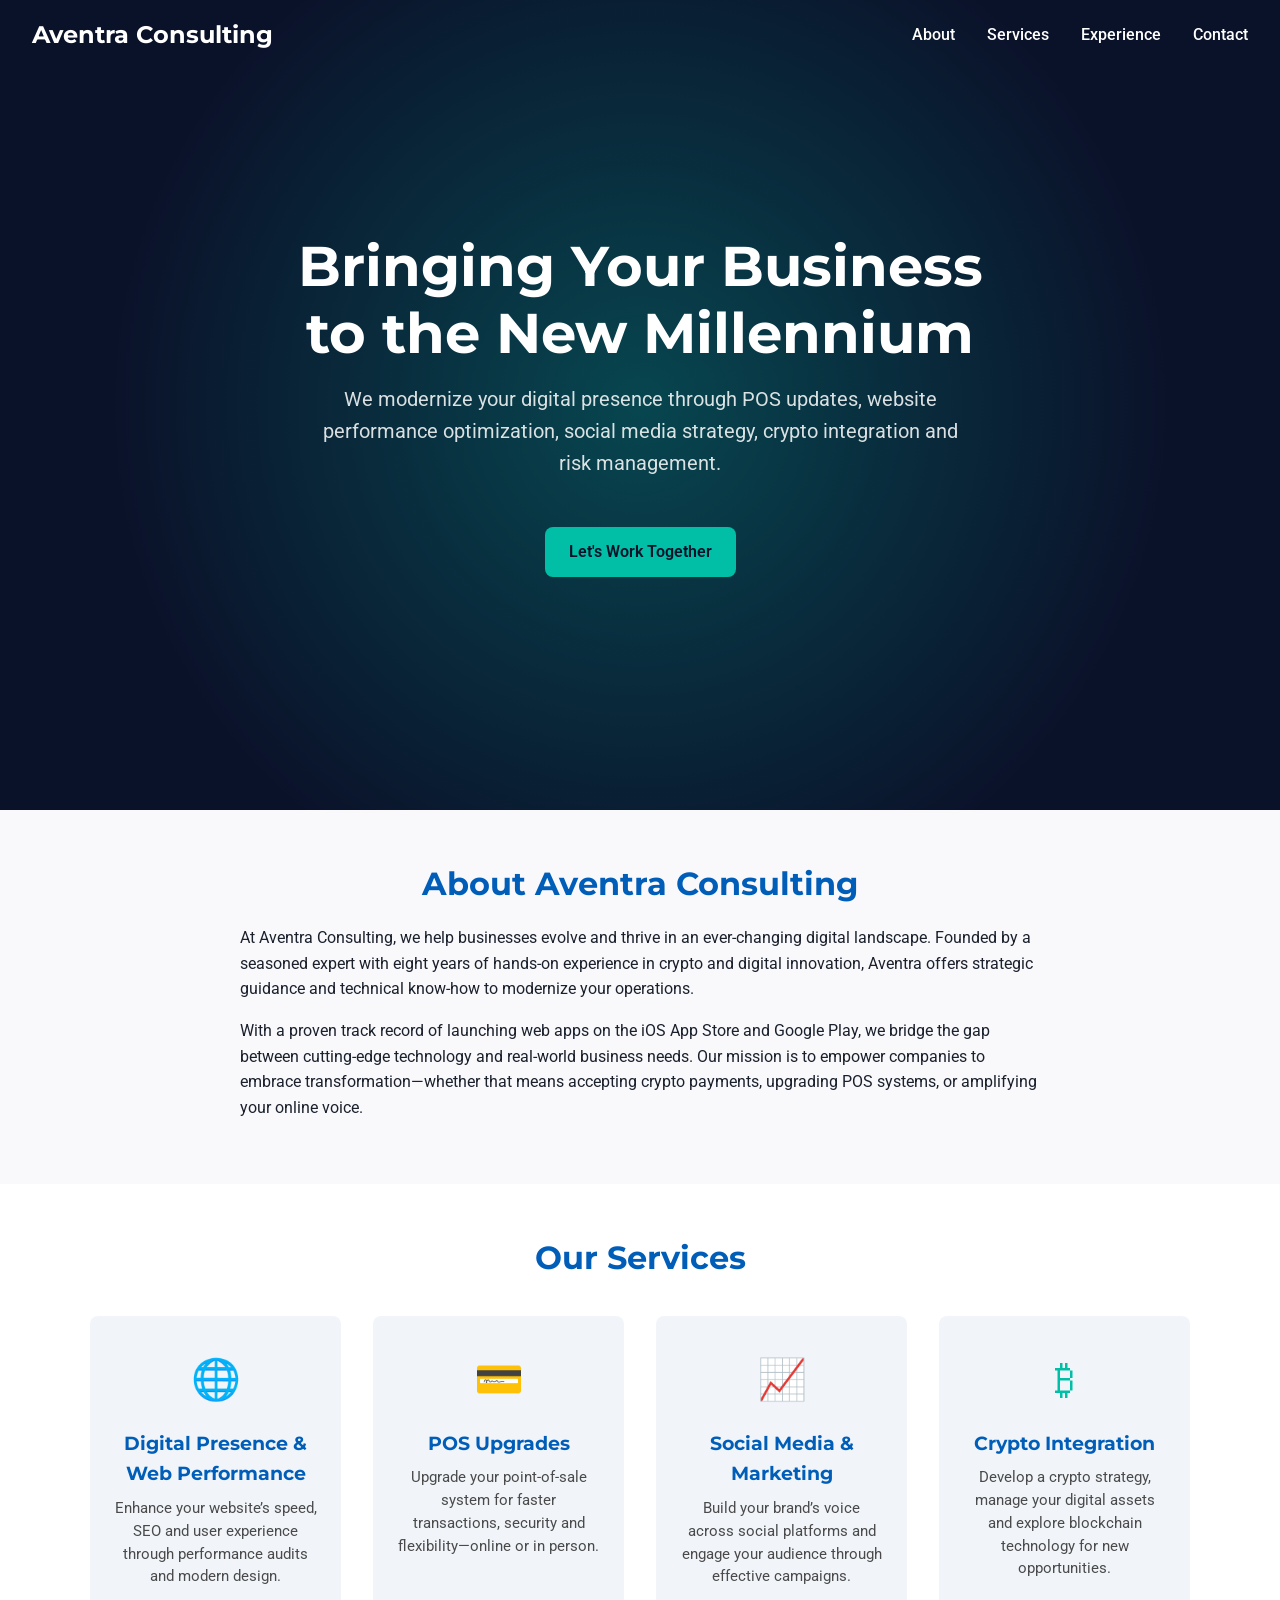
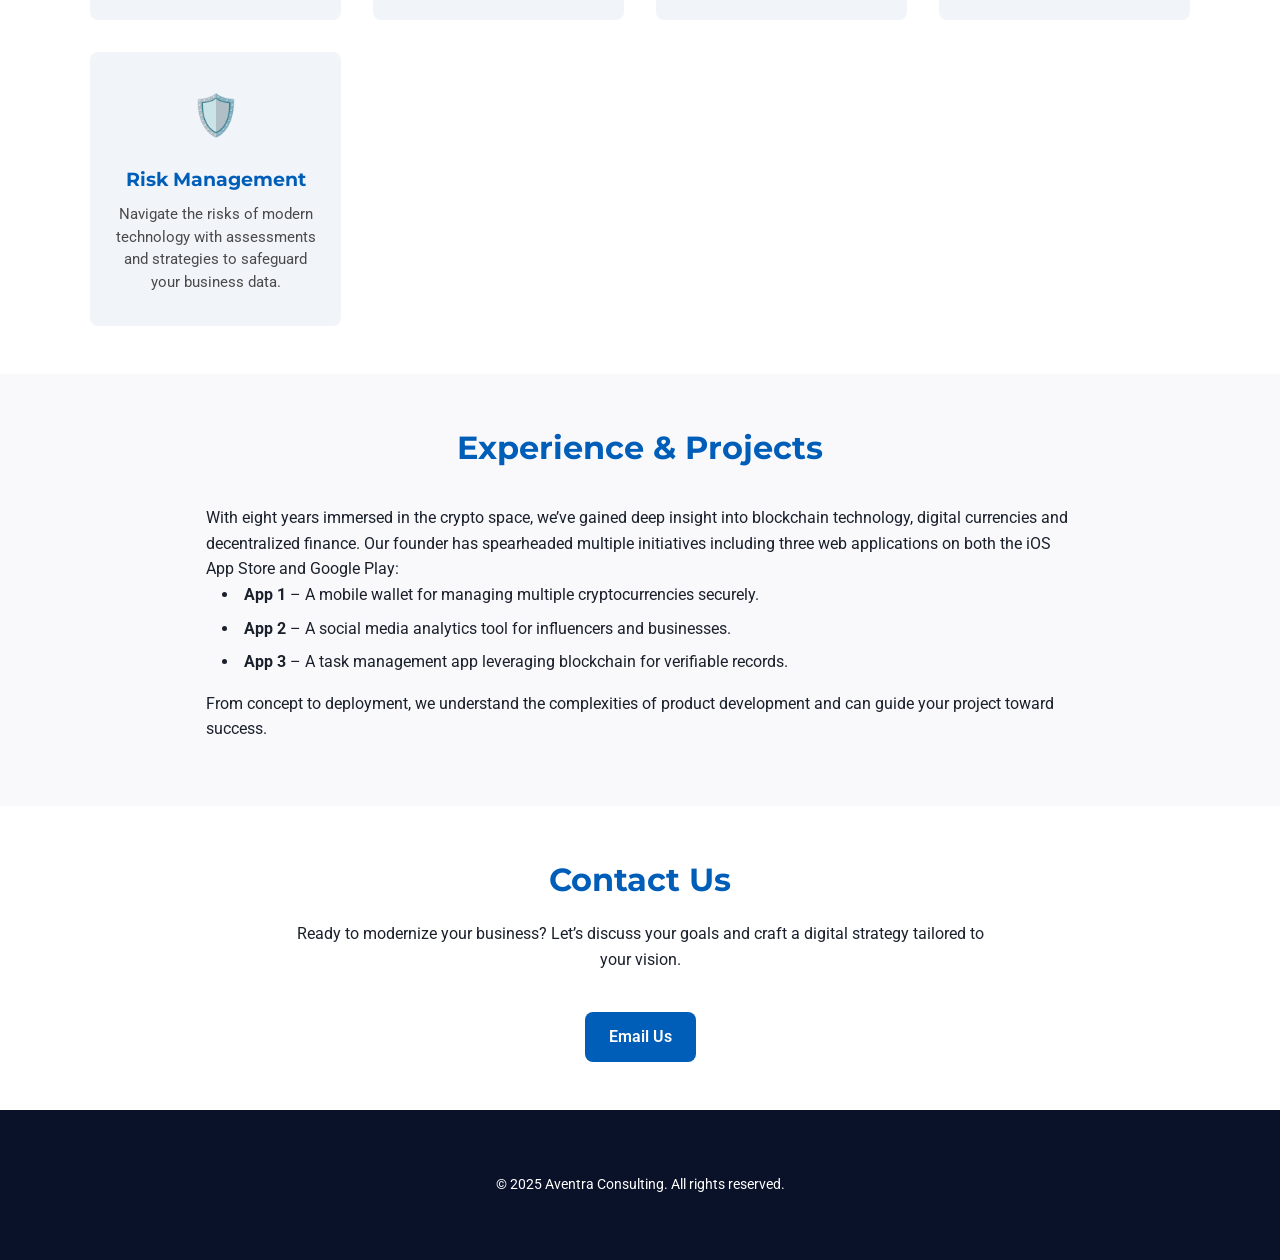
==== index.html @ e339b6b4 "Add initial Aventra Consulting website files" ====
<!DOCTYPE html>
<html lang="en">
  <head>
    <meta charset="UTF-8" />
    <meta name="viewport" content="width=device-width, initial-scale=1.0" />
    <!--
      The title and description help search engines and visitors understand your business at a glance.
    -->
    <title>Aventra Consulting | Digital Business &amp; Crypto Consulting</title>
    <meta
      name="description"
      content="Aventra Consulting helps businesses modernize their digital presence. We specialise in POS upgrades, website performance, social media, crypto integration and risk management."
    />
    <!-- Google Fonts -->
    <link rel="preconnect" href="https://fonts.googleapis.com" />
    <link rel="preconnect" href="https://fonts.gstatic.com" crossorigin />
    <link
      href="https://fonts.googleapis.com/css2?family=Montserrat:wght@400;600;700&family=Roboto:wght@300;400;500&display=swap"
      rel="stylesheet"
    />
    <!-- Font Awesome for icons -->
    <link
      rel="stylesheet"
      href="https://cdnjs.cloudflare.com/ajax/libs/font-awesome/6.5.0/css/all.min.css"
      integrity="sha512-V3H5Dbw3ZZaR0ilHsnqHZODeFL0+tb9Z1m9TZ3Y4eF0N2LBAYNF/z5it0OS8nM2qS1f4mxb9kDyvRb5E7Vu1TA=="
      crossorigin="anonymous"
      referrerpolicy="no-referrer"
    />
    <!-- Custom styles -->
    <link rel="stylesheet" href="main.css" />
  </head>
  <body>
    <!--
      Hero section: introduces the company and makes a strong first impression.
      A dark gradient background with a subtle radial overlay adds depth.
    -->
    <header class="hero">
      <div class="overlay"></div>
      <nav class="navbar">
        <div class="logo">Aventra Consulting</div>
        <ul class="nav-links">
          <li><a href="#about">About</a></li>
          <li><a href="#services">Services</a></li>
          <li><a href="#experience">Experience</a></li>
          <li><a href="#contact">Contact</a></li>
        </ul>
        <button class="nav-toggle" aria-label="Toggle navigation">
          <span></span>
          <span></span>
          <span></span>
        </button>
      </nav>
      <div class="hero-content">
        <h1>
          Bringing Your Business<br />
          to the New Millennium
        </h1>
        <p>
          We modernize your digital presence through POS updates, website
          performance optimization, social media strategy, crypto integration
          and risk management.
        </p>
        <a href="#contact" class="btn-primary">Let's Work Together</a>
      </div>
    </header>

    <!-- About section explains who we are and our mission -->
    <section id="about" class="section about">
      <div class="container">
        <h2>About Aventra Consulting</h2>
        <p>
          At Aventra Consulting, we help businesses evolve and thrive in an
          ever‑changing digital landscape. Founded by a seasoned expert with
          eight years of hands‑on experience in crypto and digital innovation,
          Aventra offers strategic guidance and technical know‑how to
          modernize your operations.
        </p>
        <p>
          With a proven track record of launching web apps on the iOS App
          Store and Google Play, we bridge the gap between cutting‑edge
          technology and real‑world business needs. Our mission is to
          empower companies to embrace transformation—whether that means
          accepting crypto payments, upgrading POS systems, or amplifying
          your online voice.
        </p>
      </div>
    </section>

    <!-- Services section highlights what we offer with icons to aid comprehension -->
    <section id="services" class="section services">
      <div class="container">
        <h2>Our Services</h2>
        <div class="service-list">
          <div class="service-item">
            <span class="service-icon" aria-hidden="true">🌐</span>
            <h3>Digital Presence &amp; Web Performance</h3>
            <p>
              Enhance your website’s speed, SEO and user experience through
              performance audits and modern design.
            </p>
          </div>
          <div class="service-item">
            <span class="service-icon" aria-hidden="true">💳</span>
            <h3>POS Upgrades</h3>
            <p>
              Upgrade your point‑of‑sale system for faster transactions,
              security and flexibility—online or in person.
            </p>
          </div>
          <div class="service-item">
            <span class="service-icon" aria-hidden="true">📈</span>
            <h3>Social Media &amp; Marketing</h3>
            <p>
              Build your brand’s voice across social platforms and engage
              your audience through effective campaigns.
            </p>
          </div>
          <div class="service-item">
            <span class="service-icon" aria-hidden="true">₿</span>
            <h3>Crypto Integration</h3>
            <p>
              Develop a crypto strategy, manage your digital assets and
              explore blockchain technology for new opportunities.
            </p>
          </div>
          <div class="service-item">
            <span class="service-icon" aria-hidden="true">🛡️</span>
            <h3>Risk Management</h3>
            <p>
              Navigate the risks of modern technology with assessments and
              strategies to safeguard your business data.
            </p>
          </div>
        </div>
      </div>
    </section>

    <!-- Experience section summarises our track record and projects -->
    <section id="experience" class="section experience">
      <div class="container">
        <h2>Experience &amp; Projects</h2>
        <div class="experience-content">
          <p>
            With eight years immersed in the crypto space, we’ve gained
            deep insight into blockchain technology, digital currencies and
            decentralized finance. Our founder has spearheaded multiple
            initiatives including three web applications on both the iOS App
            Store and Google Play:
          </p>
          <ul>
            <li>
              <strong>App 1</strong> – A mobile wallet for managing multiple
              cryptocurrencies securely.
            </li>
            <li>
              <strong>App 2</strong> – A social media analytics tool for
              influencers and businesses.
            </li>
            <li>
              <strong>App 3</strong> – A task management app leveraging
              blockchain for verifiable records.
            </li>
          </ul>
          <p>
            From concept to deployment, we understand the complexities of
            product development and can guide your project toward success.
          </p>
        </div>
      </div>
    </section>

    <!-- Contact section encourages visitors to get in touch -->
    <section id="contact" class="section contact">
      <div class="container">
        <h2>Contact Us</h2>
        <p>
          Ready to modernize your business? Let’s discuss your goals and
          craft a digital strategy tailored to your vision.
        </p>
        <a href="mailto:info@aventra.com" class="btn-secondary">Email Us</a>
      </div>
    </section>

    <!-- Footer provides copyright notice -->
    <footer class="footer">
      <div class="container">
        <p>© 2025 Aventra Consulting. All rights reserved.</p>
      </div>
    </footer>

    <!-- Optional script to toggle navigation on small screens -->
    <script src="script.js"></script>
  </body>
</html>
---- main.css ----
/*
  Core styles for Aventra Consulting.
  We use CSS variables to centralise the colour palette and typography.
  The design is responsive and accessible, with high contrast and clear hierarchy.
*/

:root {
  --primary-color: #005eb8; /* deep blue for headings and buttons */
  --secondary-color: #00bfa6; /* teal accent for buttons and highlights */
  --dark-bg: #0a122a; /* dark background for the hero section */
  --light-bg: #f9f9fb; /* light background for content sections */
  --text-color: #1a202c; /* dark grey for body text on light background */
  --text-light: #ffffff; /* white text on dark backgrounds */
  --border-radius: 8px;
  --max-width: 1100px;
  --transition: 0.3s ease;
  --font-heading: 'Montserrat', sans-serif;
  --font-body: 'Roboto', sans-serif;
}

/* Global resets */
* {
  margin: 0;
  padding: 0;
  box-sizing: border-box;
}

body {
  font-family: var(--font-body);
  line-height: 1.6;
  color: var(--text-color);
  background-color: var(--light-bg);
}

img {
  max-width: 100%;
  display: block;
}

a {
  text-decoration: none;
  color: inherit;
}

/* Container keeps content aligned and sets maximum width */
.container {
  width: 90%;
  max-width: var(--max-width);
  margin: 0 auto;
  padding: 3rem 0;
}

/* Buttons */
.btn-primary,
.btn-secondary {
  display: inline-block;
  padding: 0.75rem 1.5rem;
  border-radius: var(--border-radius);
  font-weight: 600;
  transition: var(--transition);
  text-align: center;
  margin-top: 1rem;
}

.btn-primary {
  background-color: var(--secondary-color);
  color: var(--dark-bg);
}

.btn-primary:hover {
  background-color: #02a78e;
  color: var(--dark-bg);
}

.btn-secondary {
  background-color: var(--primary-color);
  color: var(--text-light);
}

.btn-secondary:hover {
  background-color: #004c91;
  color: var(--text-light);
}

/* Navigation bar */
.navbar {
  display: flex;
  justify-content: space-between;
  align-items: center;
  padding: 1rem 2rem;
  position: fixed;
  width: 100%;
  top: 0;
  left: 0;
  z-index: 100;
  background: transparent;
  transition: background 0.3s ease;
}

.navbar.scrolled {
  background: rgba(10, 18, 42, 0.85);
  backdrop-filter: blur(10px);
}

.logo {
  font-family: var(--font-heading);
  font-size: 1.5rem;
  font-weight: 700;
  color: var(--text-light);
}

.nav-links {
  list-style: none;
  display: flex;
  gap: 2rem;
}

.nav-links li a {
  color: var(--text-light);
  font-weight: 500;
  position: relative;
}

.nav-links li a::after {
  content: '';
  display: block;
  width: 0;
  height: 2px;
  background: var(--secondary-color);
  transition: width 0.3s ease;
  position: absolute;
  bottom: -4px;
  left: 0;
}

.nav-links li a:hover::after,
.nav-links li a:focus::after {
  width: 100%;
}

/* Mobile nav toggle (hamburger) */
.nav-toggle {
  display: none;
  flex-direction: column;
  justify-content: space-between;
  width: 24px;
  height: 18px;
  background: transparent;
  border: none;
  cursor: pointer;
}

.nav-toggle span {
  display: block;
  height: 3px;
  background: var(--text-light);
  border-radius: 2px;
  transition: all var(--transition);
}

/* Hero section */
.hero {
  position: relative;
  min-height: 90vh;
  background: var(--dark-bg);
  display: flex;
  flex-direction: column;
  justify-content: center;
  align-items: center;
  text-align: center;
  color: var(--text-light);
  overflow: hidden;
}

.hero .overlay {
  position: absolute;
  top: 0;
  left: 0;
  width: 100%;
  height: 100%;
  /* A subtle radial gradient overlay to add depth */
  background: radial-gradient(circle at center, rgba(0, 191, 166, 0.3), transparent 70%);
  pointer-events: none;
}

.hero-content {
  padding: 6rem 2rem;
  z-index: 1;
}

.hero-content h1 {
  font-family: var(--font-heading);
  font-size: clamp(2rem, 5vw, 3.5rem);
  font-weight: 700;
  line-height: 1.2;
  margin-bottom: 1rem;
}

.hero-content p {
  font-size: clamp(1rem, 2.5vw, 1.25rem);
  max-width: 650px;
  margin: 0 auto;
  margin-bottom: 2rem;
  color: rgba(255, 255, 255, 0.85);
}

/* Section headings */
section h2 {
  font-family: var(--font-heading);
  font-size: 2rem;
  margin-bottom: 1rem;
  color: var(--primary-color);
  text-align: center;
}

/* Provide space for fixed navbar when scrolling to anchors */
section {
  scroll-margin-top: 80px;
}

/* About section */
.about {
  background: var(--light-bg);
  color: var(--text-color);
}

.about p {
  margin-bottom: 1rem;
  max-width: 800px;
  margin-left: auto;
  margin-right: auto;
  font-size: 1rem;
}

/* Services section */
.services {
  background: #ffffff;
  color: var(--text-color);
}

.service-list {
  display: grid;
  grid-template-columns: repeat(auto-fit, minmax(240px, 1fr));
  gap: 2rem;
  margin-top: 2rem;
}

.service-item {
  background: #f1f5fa;
  padding: 2rem 1.5rem;
  border-radius: var(--border-radius);
  text-align: center;
  transition: transform var(--transition), box-shadow var(--transition);
}

.service-item:hover {
  transform: translateY(-5px);
  box-shadow: 0 8px 16px rgba(0, 0, 0, 0.1);
}

.service-item h3 {
  font-family: var(--font-heading);
  font-size: 1.2rem;
  margin-bottom: 0.5rem;
  color: var(--primary-color);
}

.service-item p {
  font-size: 0.95rem;
  line-height: 1.5;
  color: #4a4a4a;
}

/* Emoji icons for services – sized and coloured consistently */
.service-icon {
  font-size: 2.5rem;
  display: block;
  margin-bottom: 1rem;
  color: var(--secondary-color);
}

/* Experience section */
.experience {
  background: var(--light-bg);
  color: var(--text-color);
}

.experience-content {
  max-width: 900px;
  margin: 0 auto;
  padding: 1rem;
  font-size: 1rem;
}

.experience-content ul {
  list-style: disc inside;
  margin-left: 1rem;
  margin-bottom: 1rem;
}

.experience-content li {
  margin-bottom: 0.5rem;
}

/* Contact section */
.contact {
  background: #ffffff;
  color: var(--text-color);
  text-align: center;
}

.contact p {
  font-size: 1rem;
  margin-bottom: 1.5rem;
  max-width: 700px;
  margin-left: auto;
  margin-right: auto;
}

/* Footer */
.footer {
  background: var(--dark-bg);
  color: var(--text-light);
  text-align: center;
  padding: 1rem 0;
  font-size: 0.85rem;
}

/* Responsive Styles */
@media (max-width: 768px) {
  .nav-links {
    position: fixed;
    top: 0;
    right: 0;
    height: 100vh;
    width: 70%;
    background: var(--dark-bg);
    flex-direction: column;
    justify-content: center;
    align-items: center;
    gap: 2rem;
    transform: translateX(100%);
    transition: transform var(--transition);
  }
  .nav-links.open {
    transform: translateX(0);
  }
  .nav-toggle {
    display: flex;
  }
}
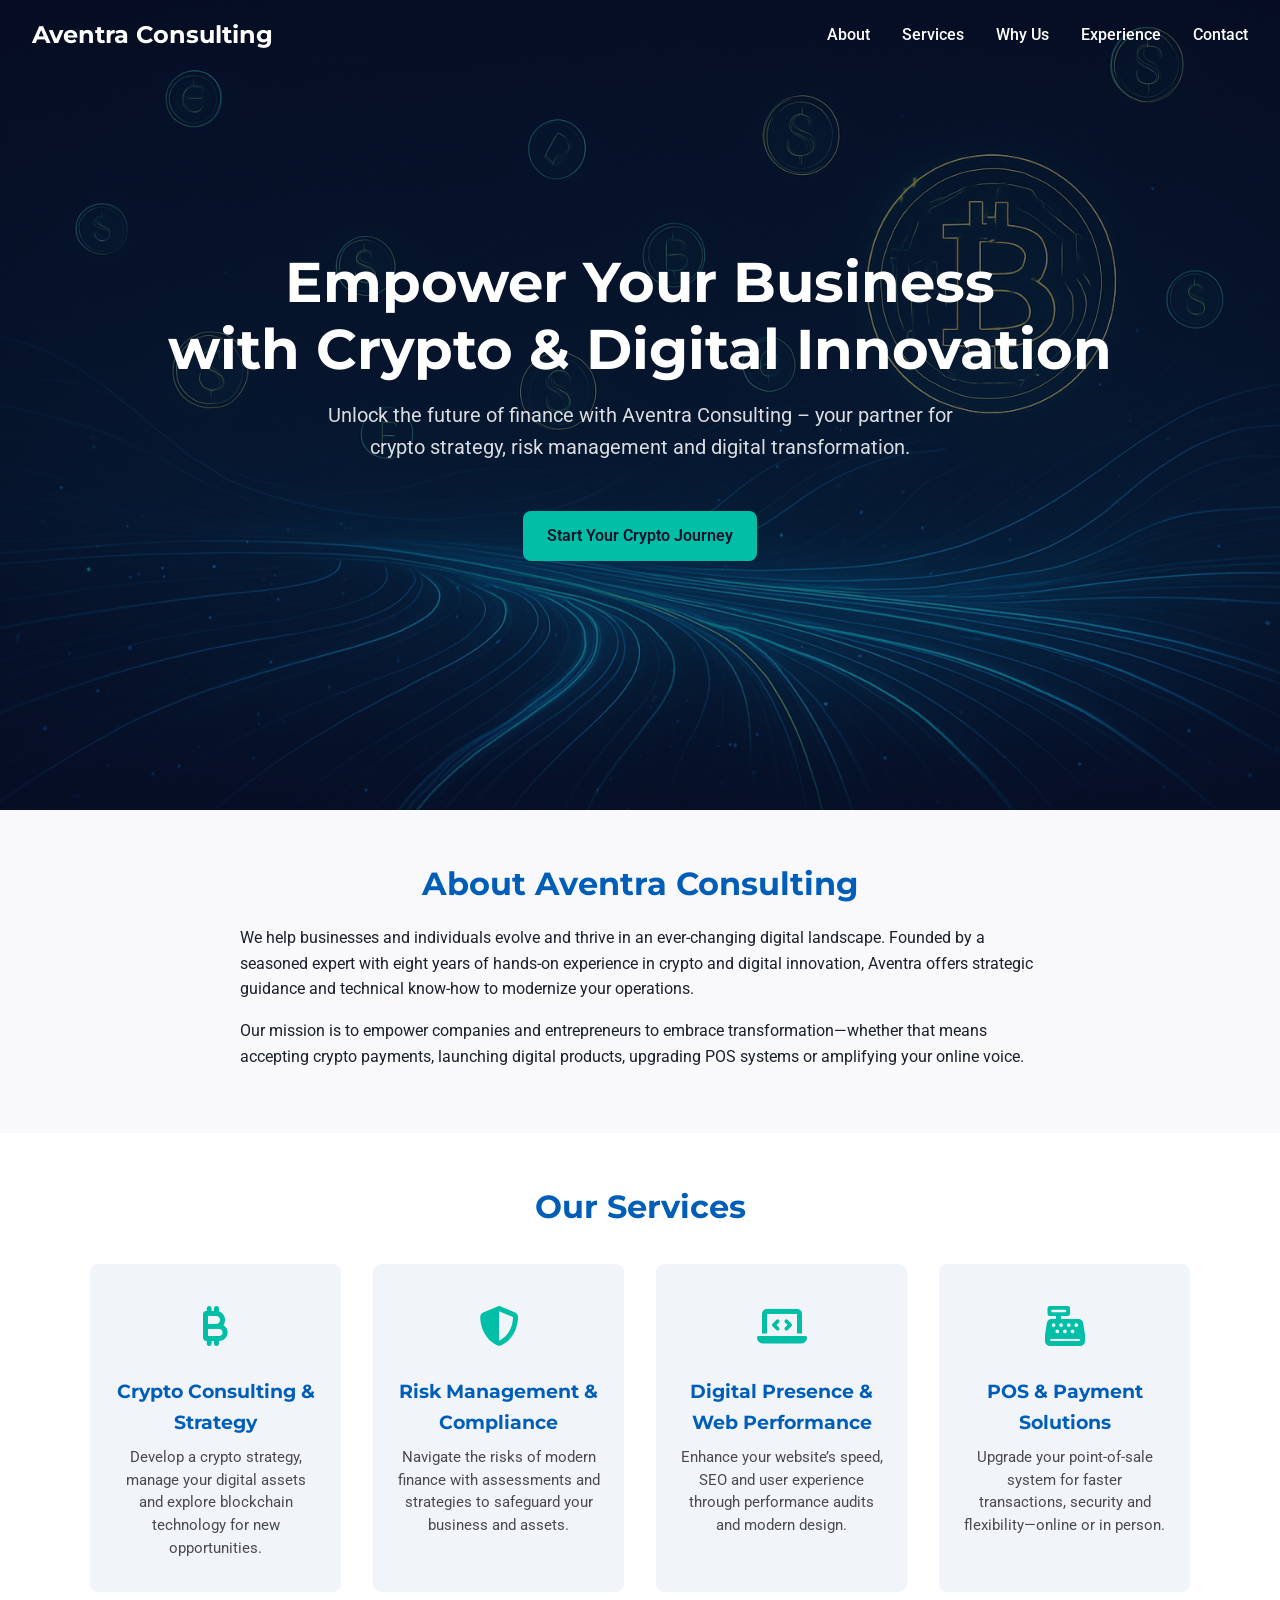
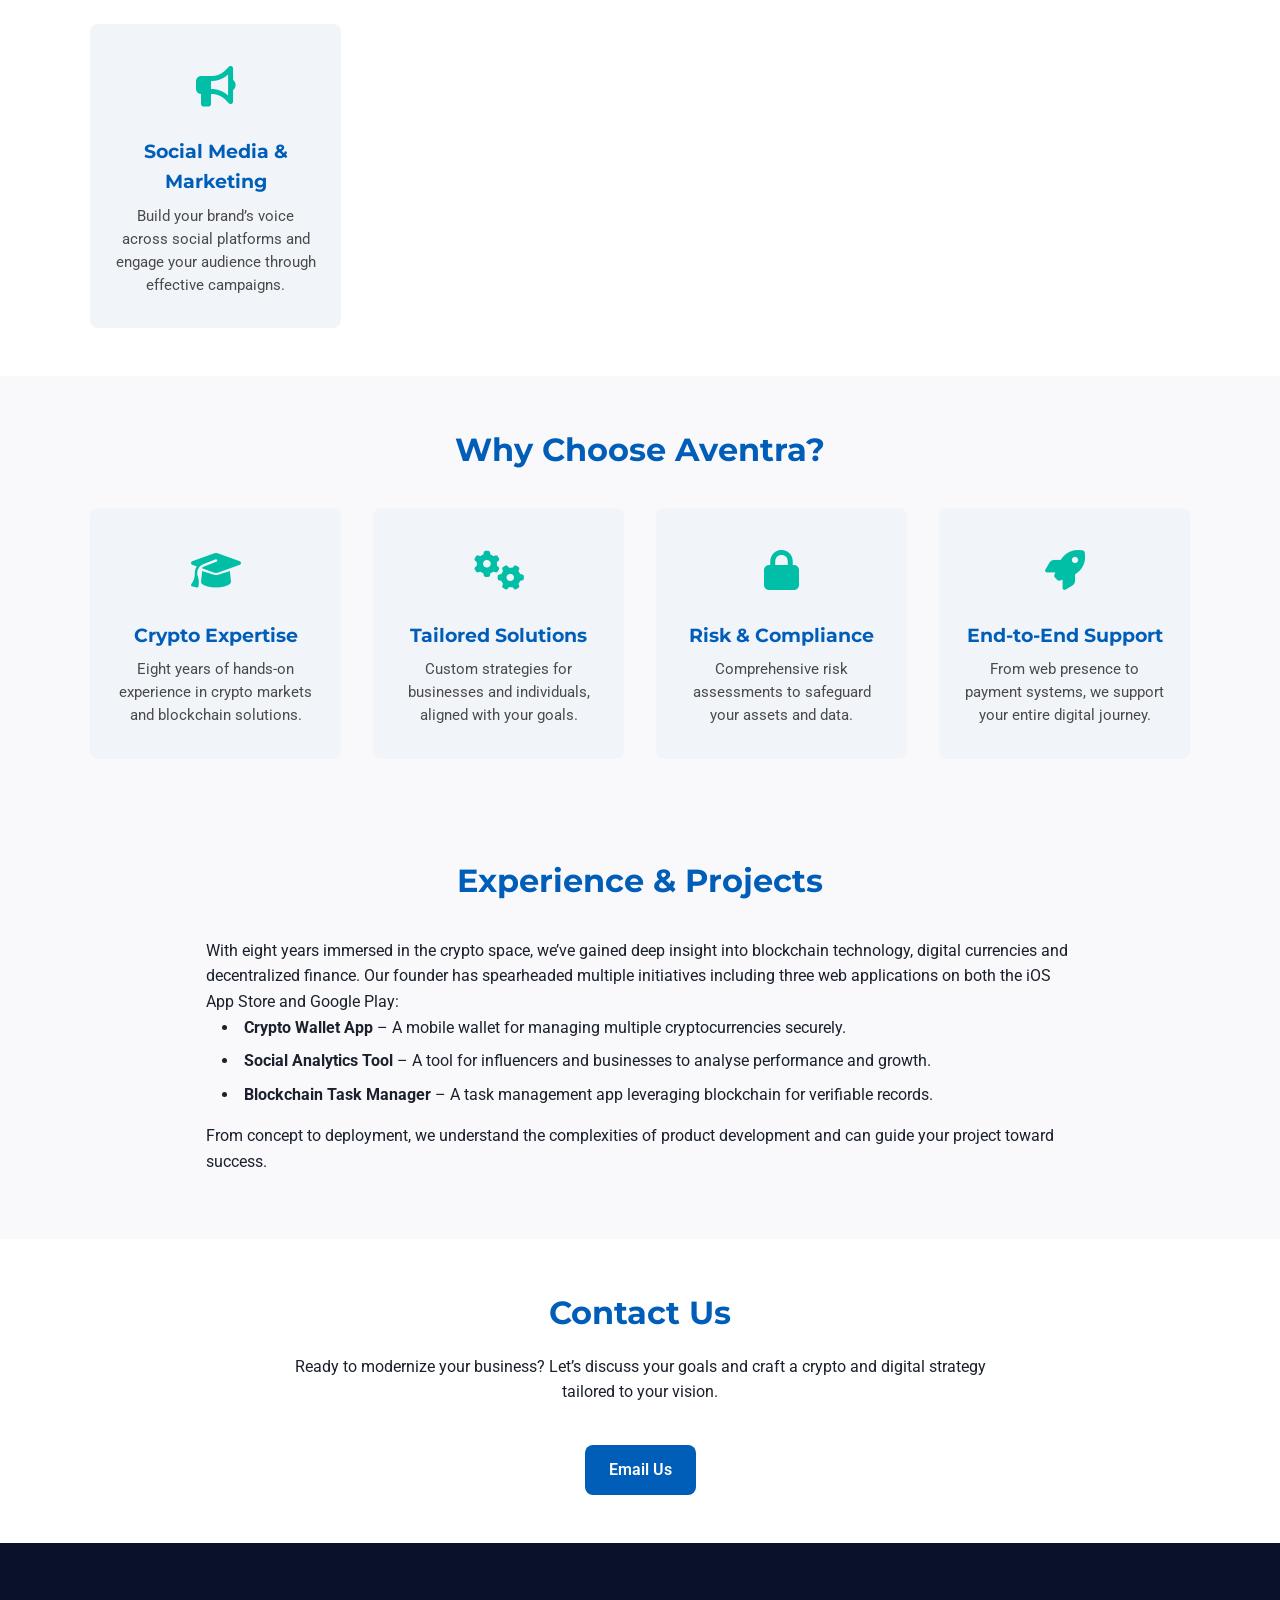
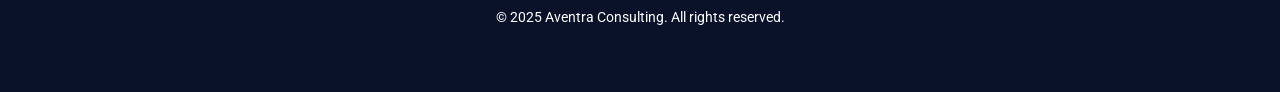
==== commit 0128238d: "Revamp landing page: crypto-focused hero section, updated services and 'Why Choose Aventra' section," ====
--- a/index.html
+++ b/index.html
@@ -4,12 +4,14 @@
     <meta charset="UTF-8" />
     <meta name="viewport" content="width=device-width, initial-scale=1.0" />
     <!--
-      The title and description help search engines and visitors understand your business at a glance.
+      Updated landing page for Aventra Consulting.
+      This version emphasises crypto consulting, risk management and digital innovation.
+      A bold hero section uses a custom crypto‑themed background image to capture attention.
     -->
-    <title>Aventra Consulting | Digital Business &amp; Crypto Consulting</title>
+    <title>Aventra Consulting | Crypto &amp; Digital Innovation</title>
     <meta
       name="description"
-      content="Aventra Consulting helps businesses modernize their digital presence. We specialise in POS upgrades, website performance, social media, crypto integration and risk management."
+      content="Unlock the future of finance with Aventra Consulting – your partner for crypto strategy, risk management and digital transformation."
     />
     <!-- Google Fonts -->
     <link rel="preconnect" href="https://fonts.googleapis.com" />
@@ -30,10 +32,7 @@
     <link rel="stylesheet" href="main.css" />
   </head>
   <body>
-    <!--
-      Hero section: introduces the company and makes a strong first impression.
-      A dark gradient background with a subtle radial overlay adds depth.
-    -->
+    <!-- Hero section with crypto‑themed background image -->
     <header class="hero">
       <div class="overlay"></div>
       <nav class="navbar">
@@ -41,6 +40,7 @@
         <ul class="nav-links">
           <li><a href="#about">About</a></li>
           <li><a href="#services">Services</a></li>
+          <li><a href="#why">Why Us</a></li>
           <li><a href="#experience">Experience</a></li>
           <li><a href="#contact">Contact</a></li>
         </ul>
@@ -52,15 +52,14 @@
       </nav>
       <div class="hero-content">
         <h1>
-          Bringing Your Business<br />
-          to the New Millennium
+          Empower Your Business<br />
+          with Crypto &amp; Digital Innovation
         </h1>
         <p>
-          We modernize your digital presence through POS updates, website
-          performance optimization, social media strategy, crypto integration
-          and risk management.
-        </p>
-        <a href="#contact" class="btn-primary">Let's Work Together</a>
+          Unlock the future of finance with Aventra Consulting – your partner
+          for crypto strategy, risk management and digital transformation.
+        </p>
+        <a href="#contact" class="btn-primary">Start Your Crypto Journey</a>
       </div>
     </header>
 
@@ -69,30 +68,42 @@
       <div class="container">
         <h2>About Aventra Consulting</h2>
         <p>
-          At Aventra Consulting, we help businesses evolve and thrive in an
-          ever‑changing digital landscape. Founded by a seasoned expert with
-          eight years of hands‑on experience in crypto and digital innovation,
-          Aventra offers strategic guidance and technical know‑how to
-          modernize your operations.
-        </p>
-        <p>
-          With a proven track record of launching web apps on the iOS App
-          Store and Google Play, we bridge the gap between cutting‑edge
-          technology and real‑world business needs. Our mission is to
-          empower companies to embrace transformation—whether that means
-          accepting crypto payments, upgrading POS systems, or amplifying
-          your online voice.
-        </p>
-      </div>
-    </section>
-
-    <!-- Services section highlights what we offer with icons to aid comprehension -->
+          We help businesses and individuals evolve and thrive in an ever‑changing
+          digital landscape. Founded by a seasoned expert with eight years of
+          hands‑on experience in crypto and digital innovation, Aventra offers
+          strategic guidance and technical know‑how to modernize your operations.
+        </p>
+        <p>
+          Our mission is to empower companies and entrepreneurs to embrace
+          transformation—whether that means accepting crypto payments, launching
+          digital products, upgrading POS systems or amplifying your online voice.
+        </p>
+      </div>
+    </section>
+
+    <!-- Services section highlights what we offer with icons -->
     <section id="services" class="section services">
       <div class="container">
         <h2>Our Services</h2>
         <div class="service-list">
           <div class="service-item">
-            <span class="service-icon" aria-hidden="true">🌐</span>
+            <span class="service-icon" aria-hidden="true"><i class="fa-solid fa-bitcoin-sign"></i></span>
+            <h3>Crypto Consulting &amp; Strategy</h3>
+            <p>
+              Develop a crypto strategy, manage your digital assets and explore
+              blockchain technology for new opportunities.
+            </p>
+          </div>
+          <div class="service-item">
+            <span class="service-icon" aria-hidden="true"><i class="fa-solid fa-shield-halved"></i></span>
+            <h3>Risk Management &amp; Compliance</h3>
+            <p>
+              Navigate the risks of modern finance with assessments and
+              strategies to safeguard your business and assets.
+            </p>
+          </div>
+          <div class="service-item">
+            <span class="service-icon" aria-hidden="true"><i class="fa-solid fa-laptop-code"></i></span>
             <h3>Digital Presence &amp; Web Performance</h3>
             <p>
               Enhance your website’s speed, SEO and user experience through
@@ -100,35 +111,60 @@
             </p>
           </div>
           <div class="service-item">
-            <span class="service-icon" aria-hidden="true">💳</span>
-            <h3>POS Upgrades</h3>
+            <span class="service-icon" aria-hidden="true"><i class="fa-solid fa-cash-register"></i></span>
+            <h3>POS &amp; Payment Solutions</h3>
             <p>
               Upgrade your point‑of‑sale system for faster transactions,
               security and flexibility—online or in person.
             </p>
           </div>
           <div class="service-item">
-            <span class="service-icon" aria-hidden="true">📈</span>
+            <span class="service-icon" aria-hidden="true"><i class="fa-solid fa-bullhorn"></i></span>
             <h3>Social Media &amp; Marketing</h3>
             <p>
               Build your brand’s voice across social platforms and engage
               your audience through effective campaigns.
             </p>
           </div>
-          <div class="service-item">
-            <span class="service-icon" aria-hidden="true">₿</span>
-            <h3>Crypto Integration</h3>
-            <p>
-              Develop a crypto strategy, manage your digital assets and
-              explore blockchain technology for new opportunities.
-            </p>
-          </div>
-          <div class="service-item">
-            <span class="service-icon" aria-hidden="true">🛡️</span>
-            <h3>Risk Management</h3>
-            <p>
-              Navigate the risks of modern technology with assessments and
-              strategies to safeguard your business data.
+        </div>
+      </div>
+    </section>
+
+    <!-- Why Us section explains what sets Aventra apart -->
+    <section id="why" class="section why">
+      <div class="container">
+        <h2>Why Choose Aventra?</h2>
+        <div class="why-list">
+          <div class="why-item">
+            <span class="why-icon" aria-hidden="true"><i class="fa-solid fa-graduation-cap"></i></span>
+            <h3>Crypto Expertise</h3>
+            <p>
+              Eight years of hands‑on experience in crypto markets and
+              blockchain solutions.
+            </p>
+          </div>
+          <div class="why-item">
+            <span class="why-icon" aria-hidden="true"><i class="fa-solid fa-gears"></i></span>
+            <h3>Tailored Solutions</h3>
+            <p>
+              Custom strategies for businesses and individuals, aligned with
+              your goals.
+            </p>
+          </div>
+          <div class="why-item">
+            <span class="why-icon" aria-hidden="true"><i class="fa-solid fa-lock"></i></span>
+            <h3>Risk &amp; Compliance</h3>
+            <p>
+              Comprehensive risk assessments to safeguard your assets and
+              data.
+            </p>
+          </div>
+          <div class="why-item">
+            <span class="why-icon" aria-hidden="true"><i class="fa-solid fa-rocket"></i></span>
+            <h3>End‑to‑End Support</h3>
+            <p>
+              From web presence to payment systems, we support your entire
+              digital journey.
             </p>
           </div>
         </div>
@@ -149,16 +185,16 @@
           </p>
           <ul>
             <li>
-              <strong>App 1</strong> – A mobile wallet for managing multiple
-              cryptocurrencies securely.
+              <strong>Crypto Wallet App</strong> – A mobile wallet for managing
+              multiple cryptocurrencies securely.
             </li>
             <li>
-              <strong>App 2</strong> – A social media analytics tool for
-              influencers and businesses.
+              <strong>Social Analytics Tool</strong> – A tool for influencers and
+              businesses to analyse performance and growth.
             </li>
             <li>
-              <strong>App 3</strong> – A task management app leveraging
-              blockchain for verifiable records.
+              <strong>Blockchain Task Manager</strong> – A task management app
+              leveraging blockchain for verifiable records.
             </li>
           </ul>
           <p>
@@ -175,7 +211,7 @@
         <h2>Contact Us</h2>
         <p>
           Ready to modernize your business? Let’s discuss your goals and
-          craft a digital strategy tailored to your vision.
+          craft a crypto and digital strategy tailored to your vision.
         </p>
         <a href="mailto:info@aventra.com" class="btn-secondary">Email Us</a>
       </div>
--- a/main.css
+++ b/main.css
@@ -1,7 +1,7 @@
 /*
-  Core styles for Aventra Consulting.
-  We use CSS variables to centralise the colour palette and typography.
-  The design is responsive and accessible, with high contrast and clear hierarchy.
+  Updated core styles for Aventra Consulting.
+  In addition to the original palette we introduce styling for the new
+  hero section using a crypto‑themed background image and the new "Why" section.
 */
 
 :root {
@@ -158,11 +158,11 @@
   transition: all var(--transition);
 }
 
-/* Hero section */
+/* Hero section with background image */
 .hero {
   position: relative;
   min-height: 90vh;
-  background: var(--dark-bg);
+  background: var(--dark-bg) url('hero-bg.png') center/cover no-repeat;
   display: flex;
   flex-direction: column;
   justify-content: center;
@@ -178,8 +178,8 @@
   left: 0;
   width: 100%;
   height: 100%;
-  /* A subtle radial gradient overlay to add depth */
-  background: radial-gradient(circle at center, rgba(0, 191, 166, 0.3), transparent 70%);
+  /* A darker overlay over the background image for readability */
+  background: rgba(10, 18, 42, 0.6);
   pointer-events: none;
 }
 
@@ -271,8 +271,54 @@
   color: #4a4a4a;
 }
 
-/* Emoji icons for services – sized and coloured consistently */
+/* Font Awesome icons for services */
 .service-icon {
+  font-size: 2.5rem;
+  display: block;
+  margin-bottom: 1rem;
+  color: var(--secondary-color);
+}
+
+/* Why section styling */
+.why {
+  background: var(--light-bg);
+  color: var(--text-color);
+}
+
+.why-list {
+  display: grid;
+  grid-template-columns: repeat(auto-fit, minmax(240px, 1fr));
+  gap: 2rem;
+  margin-top: 2rem;
+}
+
+.why-item {
+  background: #f1f5fa;
+  padding: 2rem 1.5rem;
+  border-radius: var(--border-radius);
+  text-align: center;
+  transition: transform var(--transition), box-shadow var(--transition);
+}
+
+.why-item:hover {
+  transform: translateY(-5px);
+  box-shadow: 0 8px 16px rgba(0, 0, 0, 0.1);
+}
+
+.why-item h3 {
+  font-family: var(--font-heading);
+  font-size: 1.2rem;
+  margin-bottom: 0.5rem;
+  color: var(--primary-color);
+}
+
+.why-item p {
+  font-size: 0.95rem;
+  line-height: 1.5;
+  color: #4a4a4a;
+}
+
+.why-icon {
   font-size: 2.5rem;
   display: block;
   margin-bottom: 1rem;
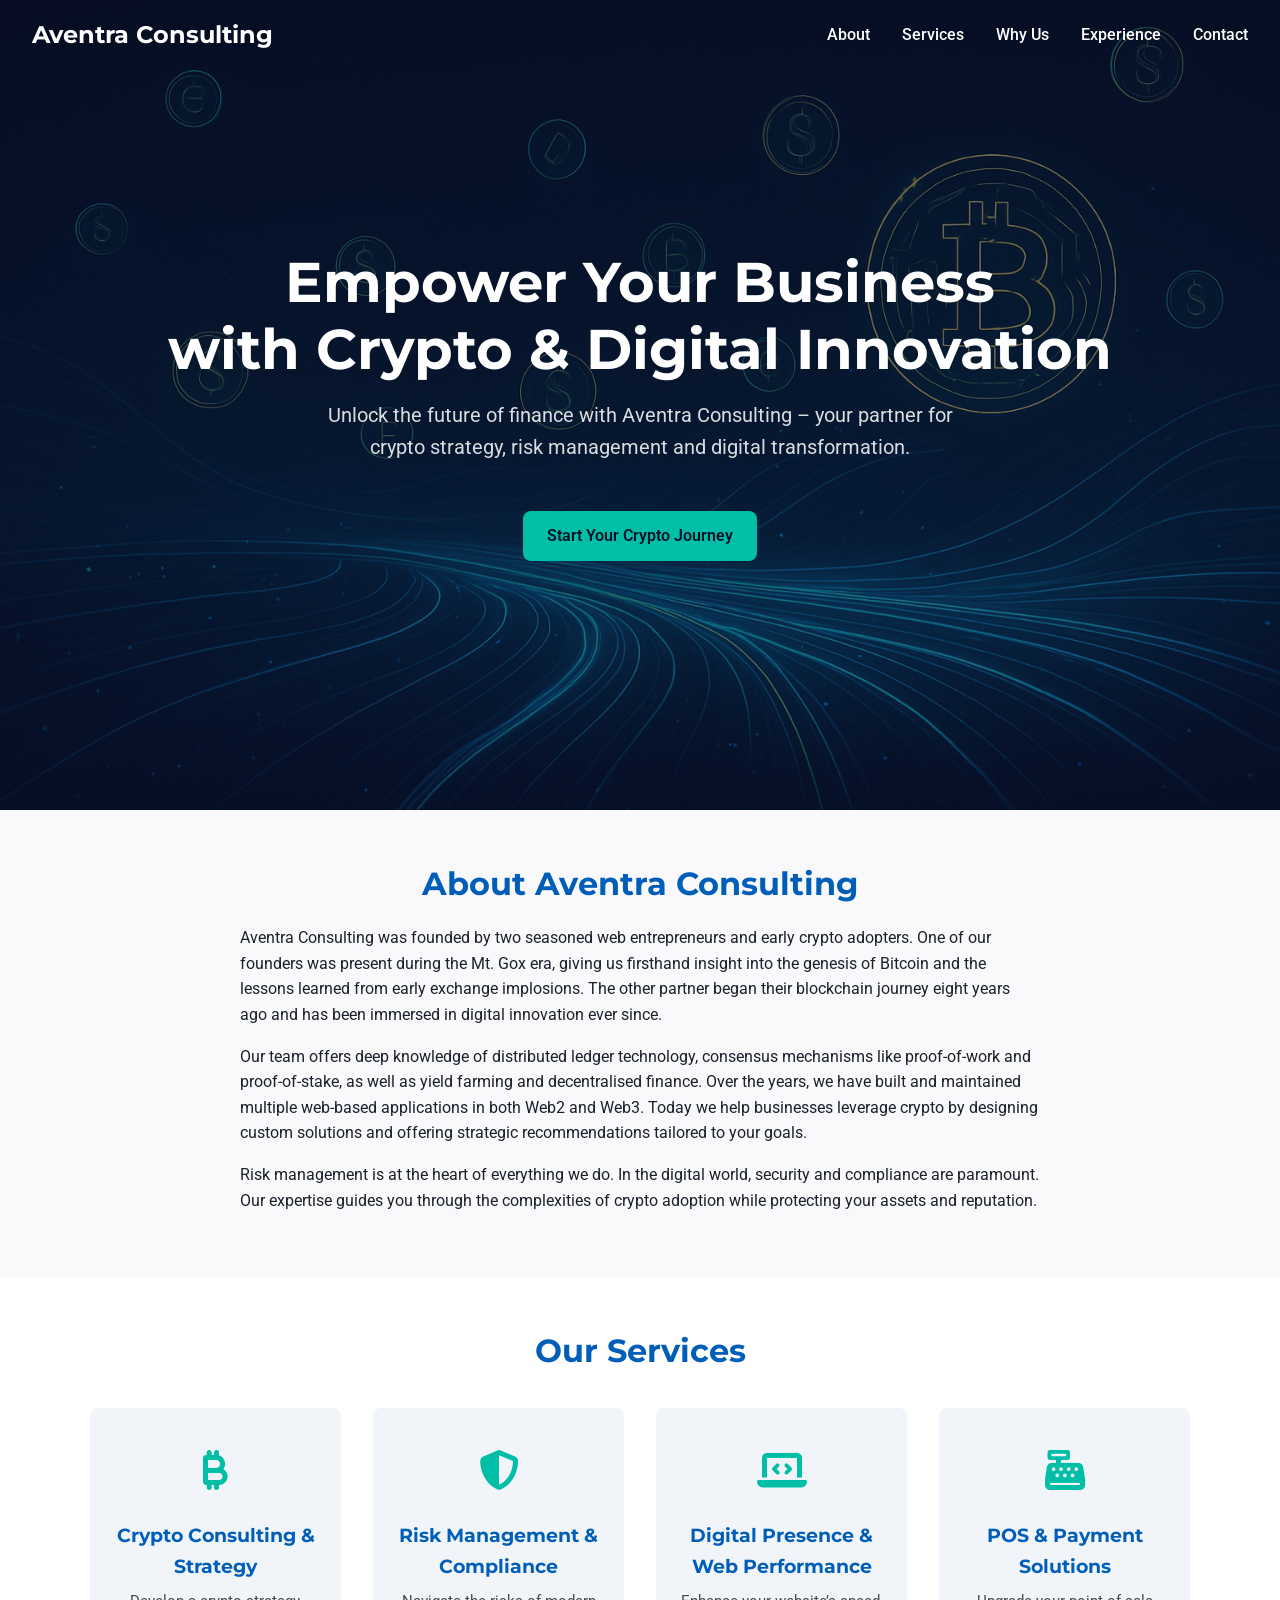
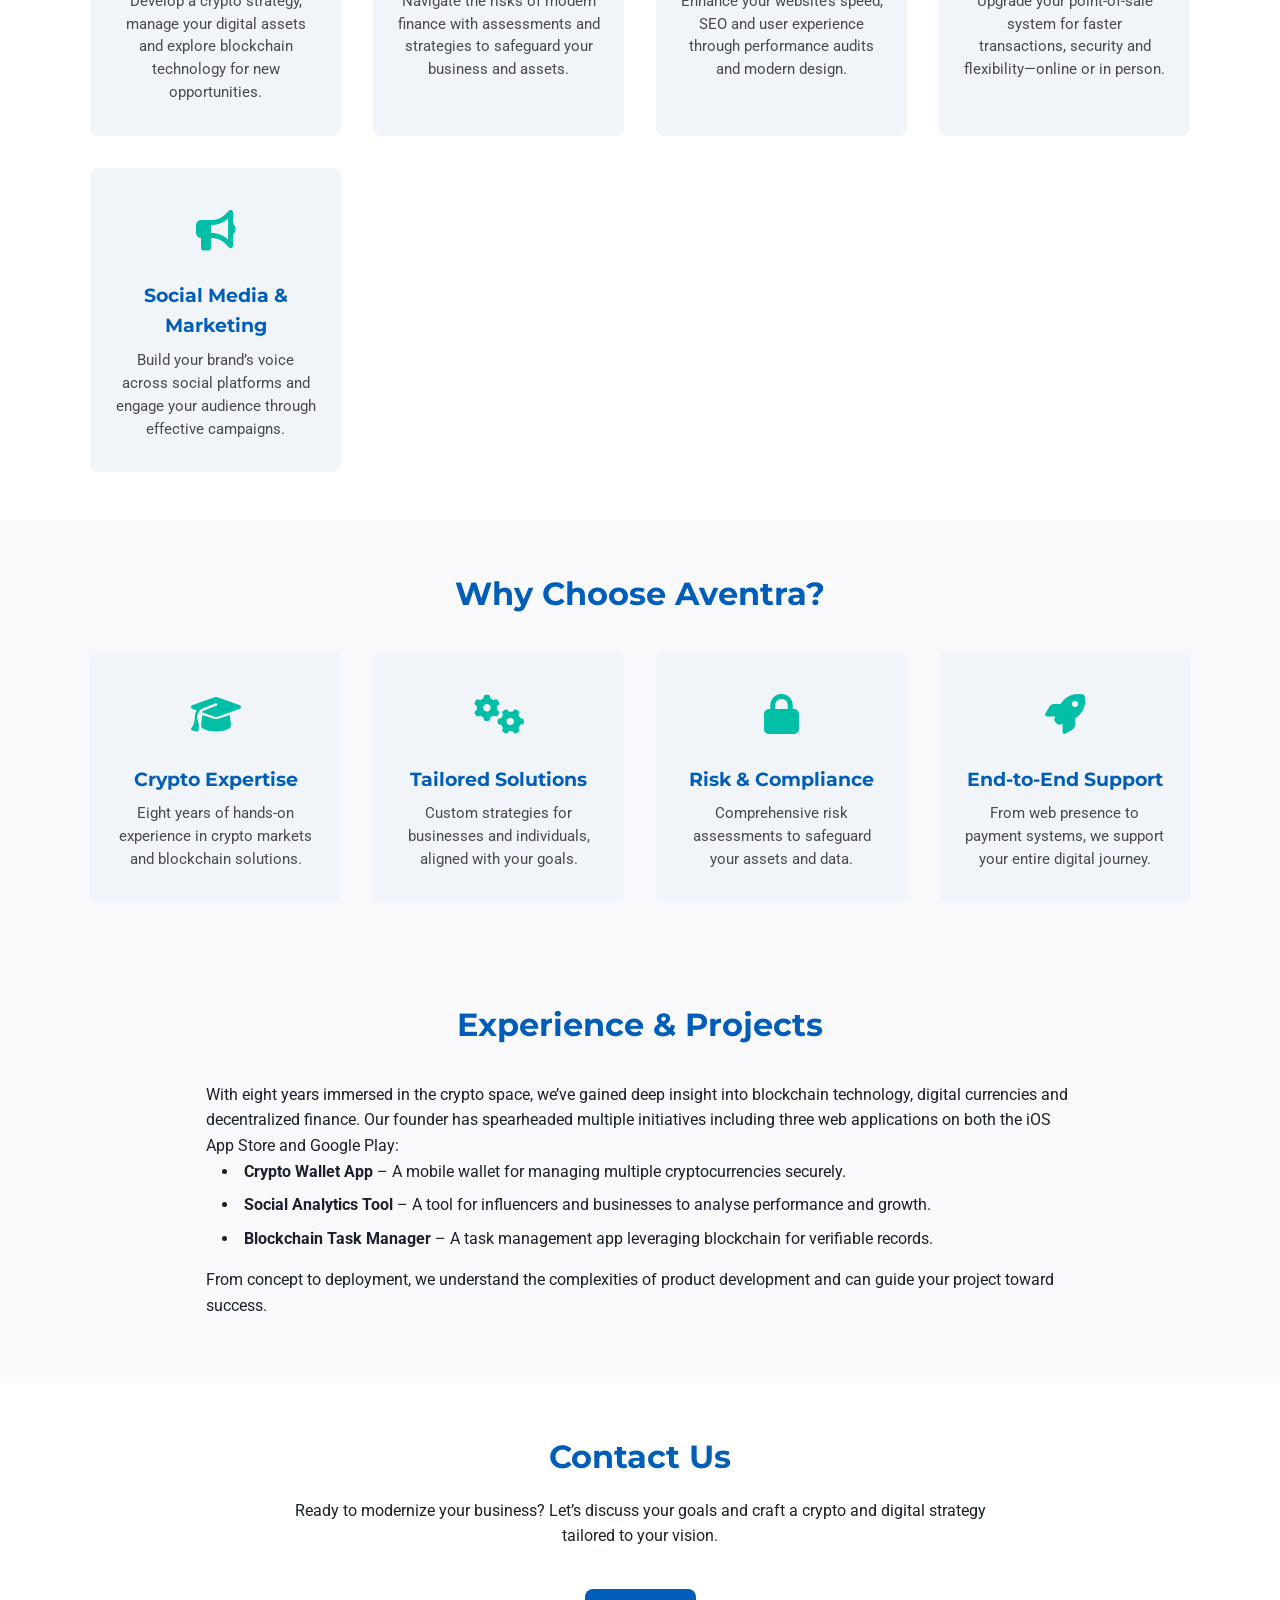
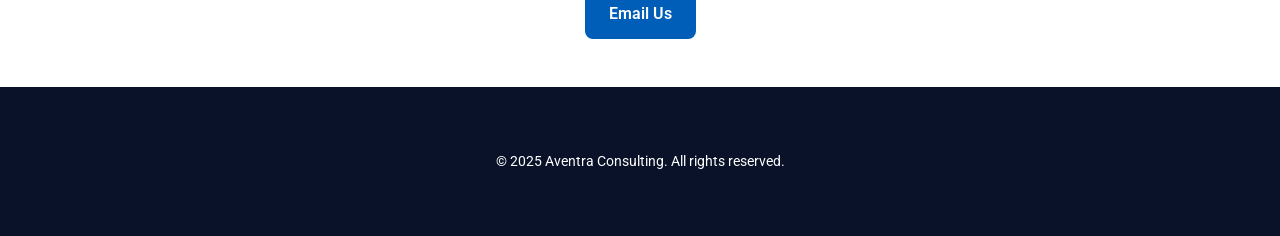
==== commit 5984452d: "Update About section: highlight co-founders and risk management Revise the About section to reflect " ====
--- a/index.html
+++ b/index.html
@@ -68,15 +68,19 @@
       <div class="container">
         <h2>About Aventra Consulting</h2>
         <p>
-          We help businesses and individuals evolve and thrive in an ever‑changing
-          digital landscape. Founded by a seasoned expert with eight years of
-          hands‑on experience in crypto and digital innovation, Aventra offers
-          strategic guidance and technical know‑how to modernize your operations.
-        </p>
-        <p>
-          Our mission is to empower companies and entrepreneurs to embrace
-          transformation—whether that means accepting crypto payments, launching
-          digital products, upgrading POS systems or amplifying your online voice.
+          Aventra Consulting was founded by two seasoned web entrepreneurs and early crypto adopters.
+          One of our founders was present during the Mt.&nbsp;Gox era, giving us firsthand insight into the genesis of Bitcoin and the lessons learned from early exchange implosions.
+          The other partner began their blockchain journey eight years ago and has been immersed in digital innovation ever since.
+        </p>
+        <p>
+          Our team offers deep knowledge of distributed ledger technology, consensus mechanisms like proof‑of‑work and proof‑of‑stake, as well as yield farming and decentralised finance.
+          Over the years, we have built and maintained multiple web‑based applications in both Web2 and Web3.
+          Today we help businesses leverage crypto by designing custom solutions and offering strategic recommendations tailored to your goals.
+        </p>
+        <p>
+          Risk management is at the heart of everything we do.
+          In the digital world, security and compliance are paramount.
+          Our expertise guides you through the complexities of crypto adoption while protecting your assets and reputation.
         </p>
       </div>
     </section>
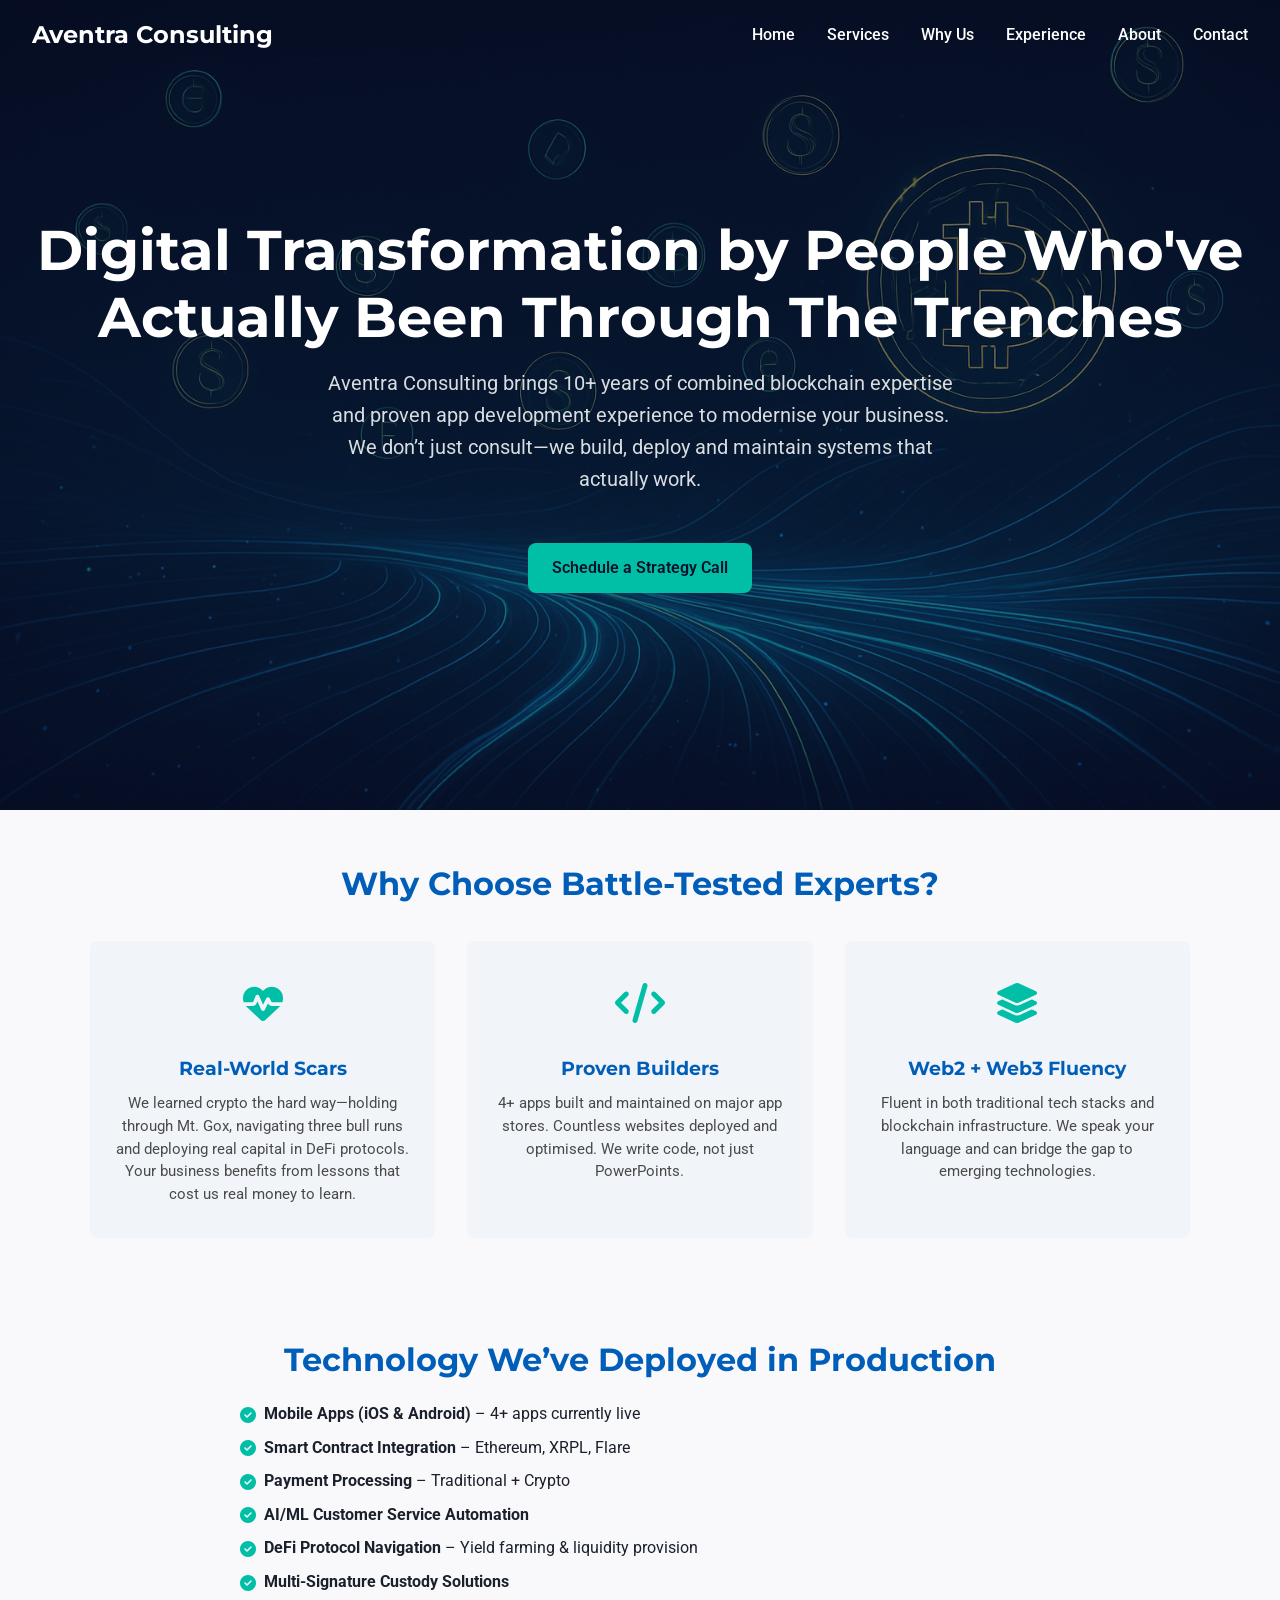
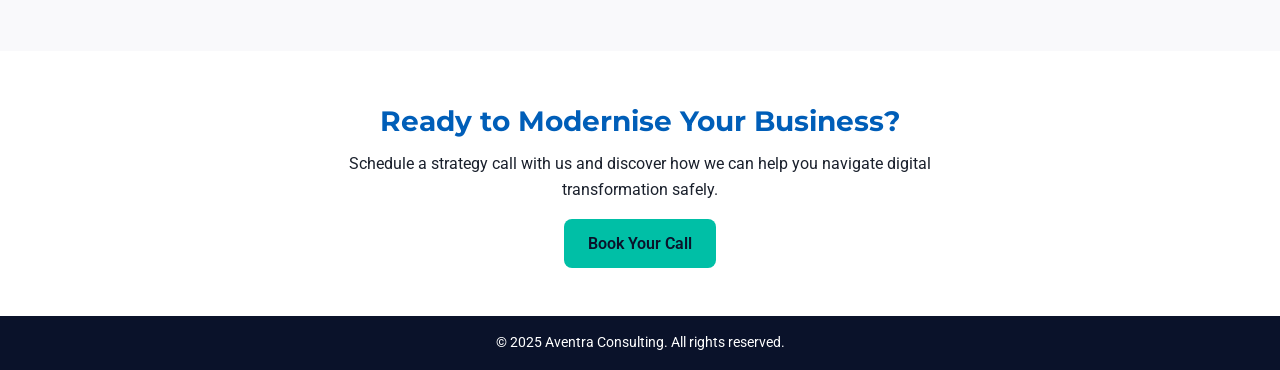
==== commit 7719b90f: "Major overhaul: multi-page site with new brand messaging, updated services and why-us content, new e" ====
--- a/index.html
+++ b/index.html
@@ -4,14 +4,13 @@
     <meta charset="UTF-8" />
     <meta name="viewport" content="width=device-width, initial-scale=1.0" />
     <!--
-      Updated landing page for Aventra Consulting.
-      This version emphasises crypto consulting, risk management and digital innovation.
-      A bold hero section uses a custom crypto‑themed background image to capture attention.
+      Home page for Aventra Consulting after major overhaul.
+      This version emphasises our battle‑tested experience and proven track record.
     -->
-    <title>Aventra Consulting | Crypto &amp; Digital Innovation</title>
+    <title>Aventra Consulting | Battle‑Tested Crypto &amp; Web Consulting</title>
     <meta
       name="description"
-      content="Unlock the future of finance with Aventra Consulting – your partner for crypto strategy, risk management and digital transformation."
+      content="Battle‑tested crypto veterans who actually build things – Aventra Consulting brings real experience to digital transformation, blockchain consulting and web development."
     />
     <!-- Google Fonts -->
     <link rel="preconnect" href="https://fonts.googleapis.com" />
@@ -32,17 +31,18 @@
     <link rel="stylesheet" href="main.css" />
   </head>
   <body>
-    <!-- Hero section with crypto‑themed background image -->
+    <!-- Hero section with new messaging -->
     <header class="hero">
       <div class="overlay"></div>
       <nav class="navbar">
         <div class="logo">Aventra Consulting</div>
         <ul class="nav-links">
-          <li><a href="#about">About</a></li>
-          <li><a href="#services">Services</a></li>
-          <li><a href="#why">Why Us</a></li>
-          <li><a href="#experience">Experience</a></li>
-          <li><a href="#contact">Contact</a></li>
+          <li><a href="index.html">Home</a></li>
+          <li><a href="services.html">Services</a></li>
+          <li><a href="why-us.html">Why Us</a></li>
+          <li><a href="experience.html">Experience</a></li>
+          <li><a href="about.html">About</a></li>
+          <li><a href="contact.html">Contact</a></li>
         </ul>
         <button class="nav-toggle" aria-label="Toggle navigation">
           <span></span>
@@ -52,183 +52,99 @@
       </nav>
       <div class="hero-content">
         <h1>
-          Empower Your Business<br />
-          with Crypto &amp; Digital Innovation
+          Digital Transformation by People Who've<br />
+          Actually Been Through The Trenches
         </h1>
         <p>
-          Unlock the future of finance with Aventra Consulting – your partner
-          for crypto strategy, risk management and digital transformation.
+          Aventra Consulting brings 10+ years of combined blockchain expertise
+          and proven app development experience to modernise your business. We
+          don’t just consult—we build, deploy and maintain systems that
+          actually work.
         </p>
-        <a href="#contact" class="btn-primary">Start Your Crypto Journey</a>
+        <a href="contact.html" class="btn-primary">Schedule a Strategy Call</a>
       </div>
     </header>
 
-    <!-- About section explains who we are and our mission -->
-    <section id="about" class="section about">
+    <!-- Why Choose Battle‑Tested Experts -->
+    <section class="section why" id="battle-tested">
       <div class="container">
-        <h2>About Aventra Consulting</h2>
-        <p>
-          Aventra Consulting was founded by two seasoned web entrepreneurs and early crypto adopters.
-          One of our founders was present during the Mt.&nbsp;Gox era, giving us firsthand insight into the genesis of Bitcoin and the lessons learned from early exchange implosions.
-          The other partner began their blockchain journey eight years ago and has been immersed in digital innovation ever since.
-        </p>
-        <p>
-          Our team offers deep knowledge of distributed ledger technology, consensus mechanisms like proof‑of‑work and proof‑of‑stake, as well as yield farming and decentralised finance.
-          Over the years, we have built and maintained multiple web‑based applications in both Web2 and Web3.
-          Today we help businesses leverage crypto by designing custom solutions and offering strategic recommendations tailored to your goals.
-        </p>
-        <p>
-          Risk management is at the heart of everything we do.
-          In the digital world, security and compliance are paramount.
-          Our expertise guides you through the complexities of crypto adoption while protecting your assets and reputation.
-        </p>
-      </div>
-    </section>
-
-    <!-- Services section highlights what we offer with icons -->
-    <section id="services" class="section services">
-      <div class="container">
-        <h2>Our Services</h2>
-        <div class="service-list">
-          <div class="service-item">
-            <span class="service-icon" aria-hidden="true"><i class="fa-solid fa-bitcoin-sign"></i></span>
-            <h3>Crypto Consulting &amp; Strategy</h3>
+        <h2>Why Choose Battle‑Tested Experts?</h2>
+        <div class="why-list">
+          <div class="why-item">
+            <span class="why-icon" aria-hidden="true"><i class="fa-solid fa-heartbeat"></i></span>
+            <h3>Real‑World Scars</h3>
             <p>
-              Develop a crypto strategy, manage your digital assets and explore
-              blockchain technology for new opportunities.
+              We learned crypto the hard way—holding through Mt.&nbsp;Gox,
+              navigating three bull runs and deploying real capital in DeFi
+              protocols. Your business benefits from lessons that cost us real
+              money to learn.
             </p>
           </div>
-          <div class="service-item">
-            <span class="service-icon" aria-hidden="true"><i class="fa-solid fa-shield-halved"></i></span>
-            <h3>Risk Management &amp; Compliance</h3>
+          <div class="why-item">
+            <span class="why-icon" aria-hidden="true"><i class="fa-solid fa-code"></i></span>
+            <h3>Proven Builders</h3>
             <p>
-              Navigate the risks of modern finance with assessments and
-              strategies to safeguard your business and assets.
+              4+ apps built and maintained on major app stores. Countless
+              websites deployed and optimised. We write code, not just
+              PowerPoints.
             </p>
           </div>
-          <div class="service-item">
-            <span class="service-icon" aria-hidden="true"><i class="fa-solid fa-laptop-code"></i></span>
-            <h3>Digital Presence &amp; Web Performance</h3>
+          <div class="why-item">
+            <span class="why-icon" aria-hidden="true"><i class="fa-solid fa-layer-group"></i></span>
+            <h3>Web2 + Web3 Fluency</h3>
             <p>
-              Enhance your website’s speed, SEO and user experience through
-              performance audits and modern design.
-            </p>
-          </div>
-          <div class="service-item">
-            <span class="service-icon" aria-hidden="true"><i class="fa-solid fa-cash-register"></i></span>
-            <h3>POS &amp; Payment Solutions</h3>
-            <p>
-              Upgrade your point‑of‑sale system for faster transactions,
-              security and flexibility—online or in person.
-            </p>
-          </div>
-          <div class="service-item">
-            <span class="service-icon" aria-hidden="true"><i class="fa-solid fa-bullhorn"></i></span>
-            <h3>Social Media &amp; Marketing</h3>
-            <p>
-              Build your brand’s voice across social platforms and engage
-              your audience through effective campaigns.
+              Fluent in both traditional tech stacks and blockchain
+              infrastructure. We speak your language and can bridge the gap to
+              emerging technologies.
             </p>
           </div>
         </div>
       </div>
     </section>
 
-    <!-- Why Us section explains what sets Aventra apart -->
-    <section id="why" class="section why">
+    <!-- Technology deployed in production -->
+    <section class="section social-proof">
       <div class="container">
-        <h2>Why Choose Aventra?</h2>
-        <div class="why-list">
-          <div class="why-item">
-            <span class="why-icon" aria-hidden="true"><i class="fa-solid fa-graduation-cap"></i></span>
-            <h3>Crypto Expertise</h3>
-            <p>
-              Eight years of hands‑on experience in crypto markets and
-              blockchain solutions.
-            </p>
-          </div>
-          <div class="why-item">
-            <span class="why-icon" aria-hidden="true"><i class="fa-solid fa-gears"></i></span>
-            <h3>Tailored Solutions</h3>
-            <p>
-              Custom strategies for businesses and individuals, aligned with
-              your goals.
-            </p>
-          </div>
-          <div class="why-item">
-            <span class="why-icon" aria-hidden="true"><i class="fa-solid fa-lock"></i></span>
-            <h3>Risk &amp; Compliance</h3>
-            <p>
-              Comprehensive risk assessments to safeguard your assets and
-              data.
-            </p>
-          </div>
-          <div class="why-item">
-            <span class="why-icon" aria-hidden="true"><i class="fa-solid fa-rocket"></i></span>
-            <h3>End‑to‑End Support</h3>
-            <p>
-              From web presence to payment systems, we support your entire
-              digital journey.
-            </p>
-          </div>
-        </div>
+        <h2>Technology We’ve Deployed in Production</h2>
+        <ul class="social-list">
+          <li>
+            <strong>Mobile Apps (iOS &amp; Android)</strong> – 4+ apps currently
+            live
+          </li>
+          <li>
+            <strong>Smart Contract Integration</strong> – Ethereum, XRPL,
+            Flare
+          </li>
+          <li>
+            <strong>Payment Processing</strong> – Traditional&nbsp;+&nbsp;Crypto
+          </li>
+          <li><strong>AI/ML Customer Service Automation</strong></li>
+          <li>
+            <strong>DeFi Protocol Navigation</strong> – Yield farming &amp;
+            liquidity provision
+          </li>
+          <li><strong>Multi‑Signature Custody Solutions</strong></li>
+        </ul>
       </div>
     </section>
 
-    <!-- Experience section summarises our track record and projects -->
-    <section id="experience" class="section experience">
+    <!-- Call to action -->
+    <section class="section call-to-action">
       <div class="container">
-        <h2>Experience &amp; Projects</h2>
-        <div class="experience-content">
-          <p>
-            With eight years immersed in the crypto space, we’ve gained
-            deep insight into blockchain technology, digital currencies and
-            decentralized finance. Our founder has spearheaded multiple
-            initiatives including three web applications on both the iOS App
-            Store and Google Play:
-          </p>
-          <ul>
-            <li>
-              <strong>Crypto Wallet App</strong> – A mobile wallet for managing
-              multiple cryptocurrencies securely.
-            </li>
-            <li>
-              <strong>Social Analytics Tool</strong> – A tool for influencers and
-              businesses to analyse performance and growth.
-            </li>
-            <li>
-              <strong>Blockchain Task Manager</strong> – A task management app
-              leveraging blockchain for verifiable records.
-            </li>
-          </ul>
-          <p>
-            From concept to deployment, we understand the complexities of
-            product development and can guide your project toward success.
-          </p>
-        </div>
+        <h2>Ready to Modernise Your Business?</h2>
+        <p>
+          Schedule a strategy call with us and discover how we can help you
+          navigate digital transformation safely.
+        </p>
+        <a href="contact.html" class="btn-primary">Book Your Call</a>
       </div>
     </section>
 
-    <!-- Contact section encourages visitors to get in touch -->
-    <section id="contact" class="section contact">
-      <div class="container">
-        <h2>Contact Us</h2>
-        <p>
-          Ready to modernize your business? Let’s discuss your goals and
-          craft a crypto and digital strategy tailored to your vision.
-        </p>
-        <a href="mailto:info@aventra.com" class="btn-secondary">Email Us</a>
-      </div>
-    </section>
-
-    <!-- Footer provides copyright notice -->
     <footer class="footer">
-      <div class="container">
-        <p>© 2025 Aventra Consulting. All rights reserved.</p>
-      </div>
+      <p>&copy; 2025 Aventra Consulting. All rights reserved.</p>
     </footer>
 
-    <!-- Optional script to toggle navigation on small screens -->
+    <!-- Mobile nav & scroll effect -->
     <script src="script.js"></script>
   </body>
 </html>
--- a/main.css
+++ b/main.css
@@ -394,4 +394,204 @@
   .nav-toggle {
     display: flex;
   }
+}
+
+/*
+  Additional components for the overhauled Aventra Consulting site.
+  These styles support new sections such as social proof, call to action,
+  internal page heroes, detailed service descriptions and more.
+*/
+
+/* Social proof section */
+.social-proof {
+  background: var(--light-bg);
+  color: var(--text-color);
+}
+
+.social-proof .social-list {
+  list-style: none;
+  padding-left: 0;
+  max-width: 800px;
+  margin: 0 auto;
+  margin-top: 1rem;
+}
+
+.social-proof .social-list li {
+  position: relative;
+  padding-left: 1.5rem;
+  margin-bottom: 0.5rem;
+  font-size: 1rem;
+}
+
+.social-proof .social-list li::before {
+  content: '\f058';
+  font-family: 'Font Awesome 6 Free';
+  font-weight: 900;
+  color: var(--secondary-color);
+  position: absolute;
+  left: 0;
+  top: 0.1rem;
+}
+
+/* Call to action section */
+.call-to-action {
+  background: #ffffff;
+  color: var(--text-color);
+  text-align: center;
+}
+
+.call-to-action h2 {
+  font-family: var(--font-heading);
+  font-size: 1.75rem;
+  color: var(--primary-color);
+  margin-bottom: 0.5rem;
+}
+
+.call-to-action p {
+  max-width: 600px;
+  margin: 0 auto 1rem;
+  font-size: 1rem;
+}
+
+.call-to-action .btn-primary {
+  margin-top: 0;
+}
+
+/* Page hero section for internal pages */
+.page-hero {
+  position: relative;
+  min-height: 45vh;
+  background: var(--dark-bg) url('hero-bg.png') center/cover no-repeat;
+  color: var(--text-light);
+  display: flex;
+  flex-direction: column;
+  justify-content: center;
+  text-align: center;
+}
+
+.page-hero .overlay {
+  position: absolute;
+  top: 0;
+  left: 0;
+  width: 100%;
+  height: 100%;
+  background: rgba(10, 18, 42, 0.6);
+}
+
+.page-hero h1 {
+  font-family: var(--font-heading);
+  font-size: clamp(2rem, 4vw, 3rem);
+  z-index: 1;
+}
+
+.page-hero p {
+  font-size: 1.125rem;
+  z-index: 1;
+  max-width: 800px;
+  margin: 0.5rem auto 0;
+  color: rgba(255, 255, 255, 0.85);
+}
+
+/* Service detail sections */
+.service-detail {
+  background: #ffffff;
+  color: var(--text-color);
+  margin-bottom: 2rem;
+}
+
+.service-detail h2 {
+  font-family: var(--font-heading);
+  font-size: 1.75rem;
+  margin-bottom: 0.5rem;
+  color: var(--primary-color);
+}
+
+.service-detail h3 {
+  font-family: var(--font-heading);
+  margin-top: 1rem;
+  font-size: 1.2rem;
+  color: var(--secondary-color);
+}
+
+.service-detail ul {
+  list-style: disc inside;
+  margin-left: 1rem;
+  margin-bottom: 1rem;
+}
+
+.service-detail p {
+  font-size: 1rem;
+  line-height: 1.5;
+  margin-bottom: 0.75rem;
+}
+
+/* Skills grid for Why Us page */
+.skills-grid {
+  display: grid;
+  grid-template-columns: repeat(auto-fit, minmax(260px, 1fr));
+  gap: 2rem;
+  margin-top: 2rem;
+}
+
+.skills-grid h3 {
+  font-family: var(--font-heading);
+  font-size: 1.2rem;
+  margin-bottom: 0.5rem;
+  color: var(--primary-color);
+}
+
+.skills-grid ul {
+  list-style: disc inside;
+}
+
+/* Ideal clients list */
+.ideal-list {
+  list-style: none;
+  padding-left: 0;
+  margin: 0.5rem 0 1rem;
+}
+
+.ideal-list li {
+  position: relative;
+  padding-left: 1.5rem;
+  margin-bottom: 0.5rem;
+  font-size: 1rem;
+}
+
+.ideal-list li::before {
+  content: '\f00c';
+  font-family: 'Font Awesome 6 Free';
+  font-weight: 900;
+  color: var(--secondary-color);
+  position: absolute;
+  left: 0;
+  top: 0.1rem;
+}
+
+.ideal-list.bad li::before {
+  content: '\f00d';
+  color: #e53e3e;
+}
+
+/* Timeline list for experience page */
+.timeline {
+  list-style: none;
+  padding-left: 0;
+  margin-bottom: 1rem;
+}
+
+.timeline li {
+  position: relative;
+  padding-left: 1.5rem;
+  margin-bottom: 0.5rem;
+}
+
+.timeline li::before {
+  content: '\f111';
+  font-family: 'Font Awesome 6 Free';
+  font-weight: 900;
+  color: var(--secondary-color);
+  position: absolute;
+  left: 0;
+  top: 0.2rem;
 }
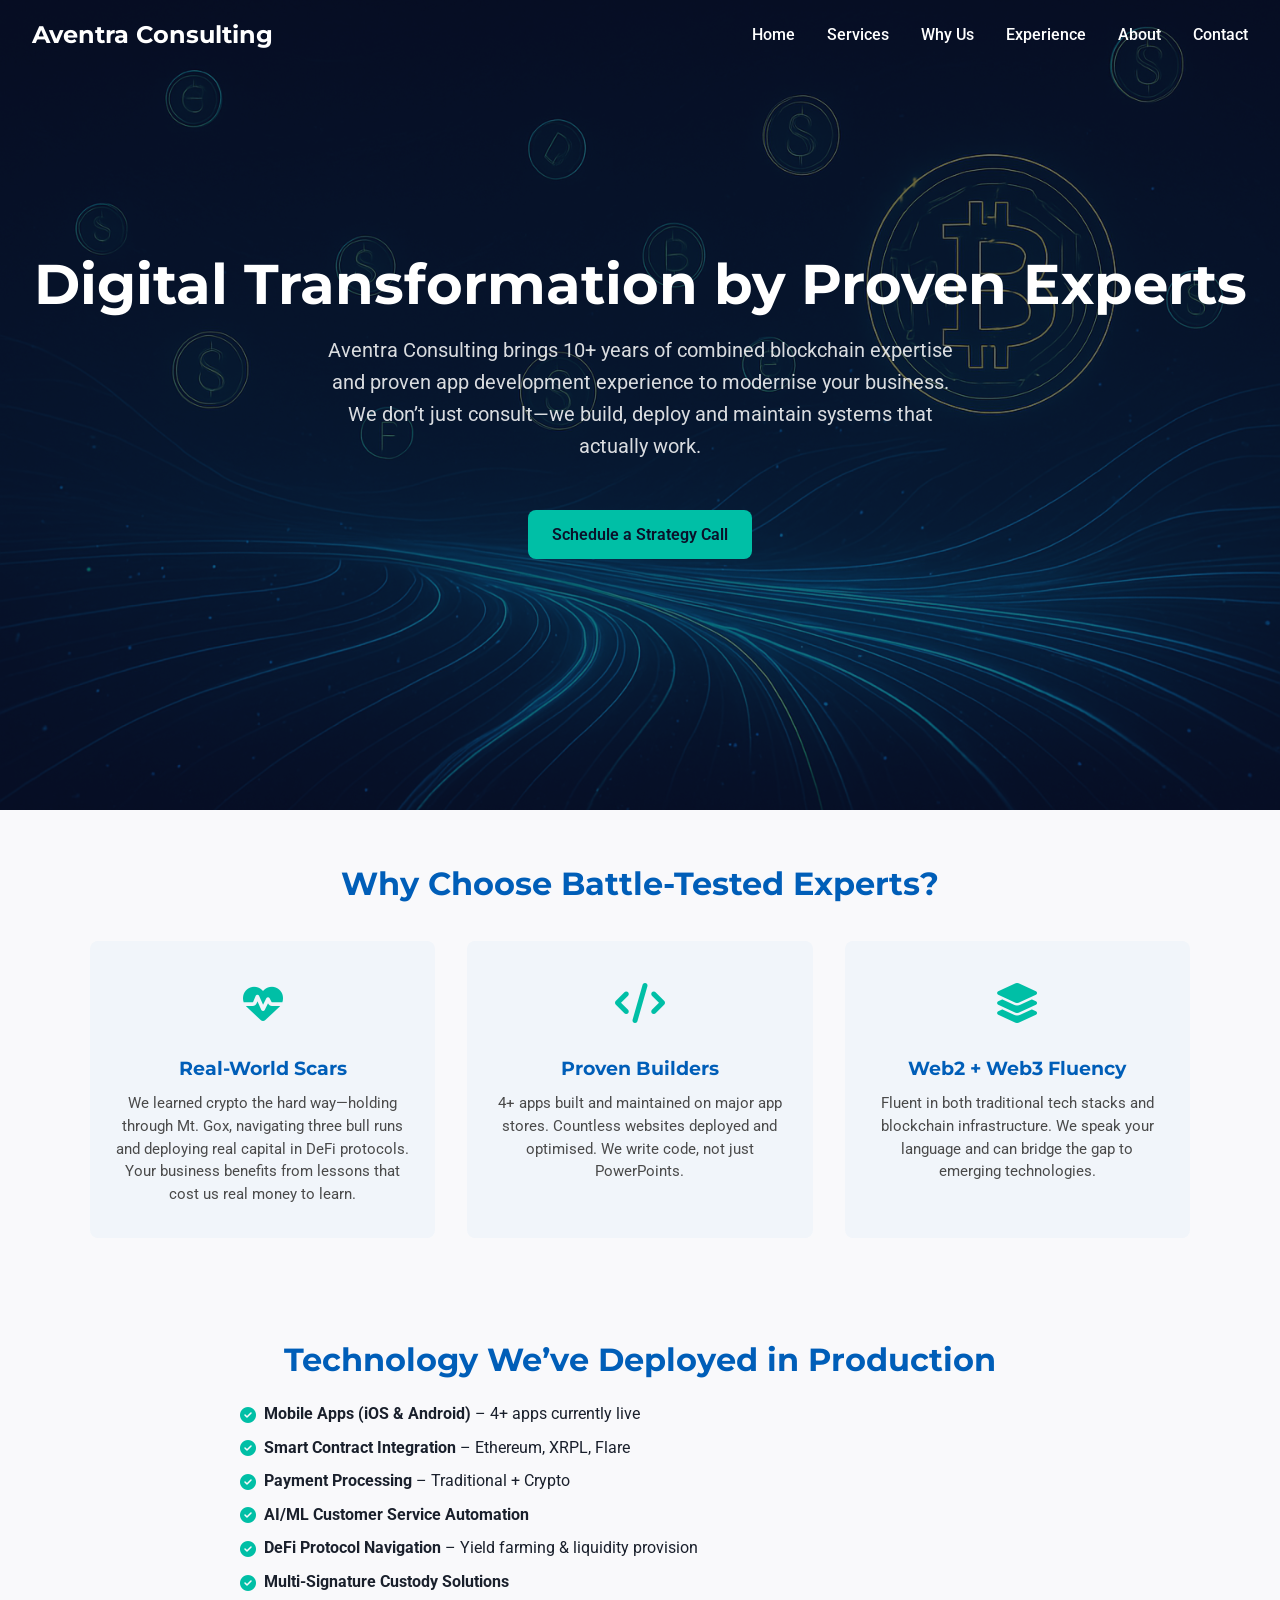
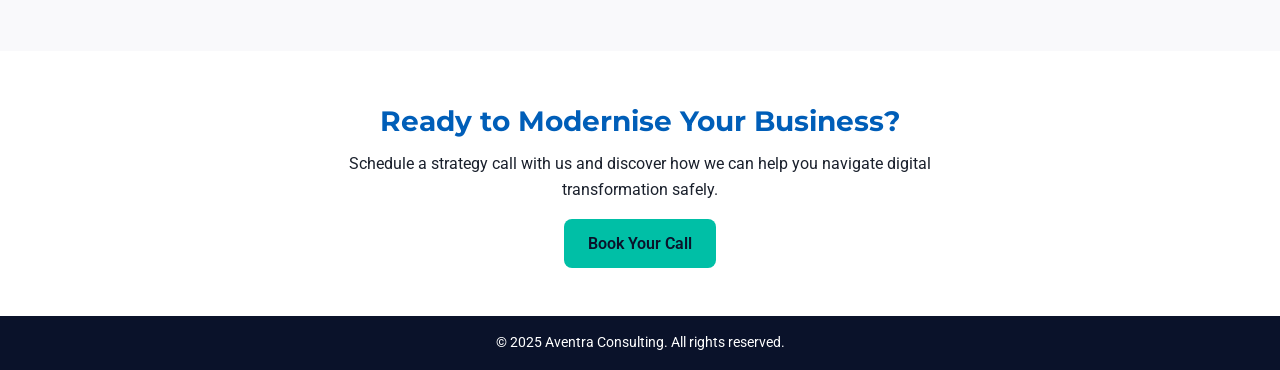
==== commit 819ebe35: "Update hero tagline to 'Digital Transformation by Proven Experts' for a more professional tone" ====
--- a/index.html
+++ b/index.html
@@ -52,8 +52,7 @@
       </nav>
       <div class="hero-content">
         <h1>
-          Digital Transformation by People Who've<br />
-          Actually Been Through The Trenches
+          Digital Transformation by Proven Experts
         </h1>
         <p>
           Aventra Consulting brings 10+ years of combined blockchain expertise
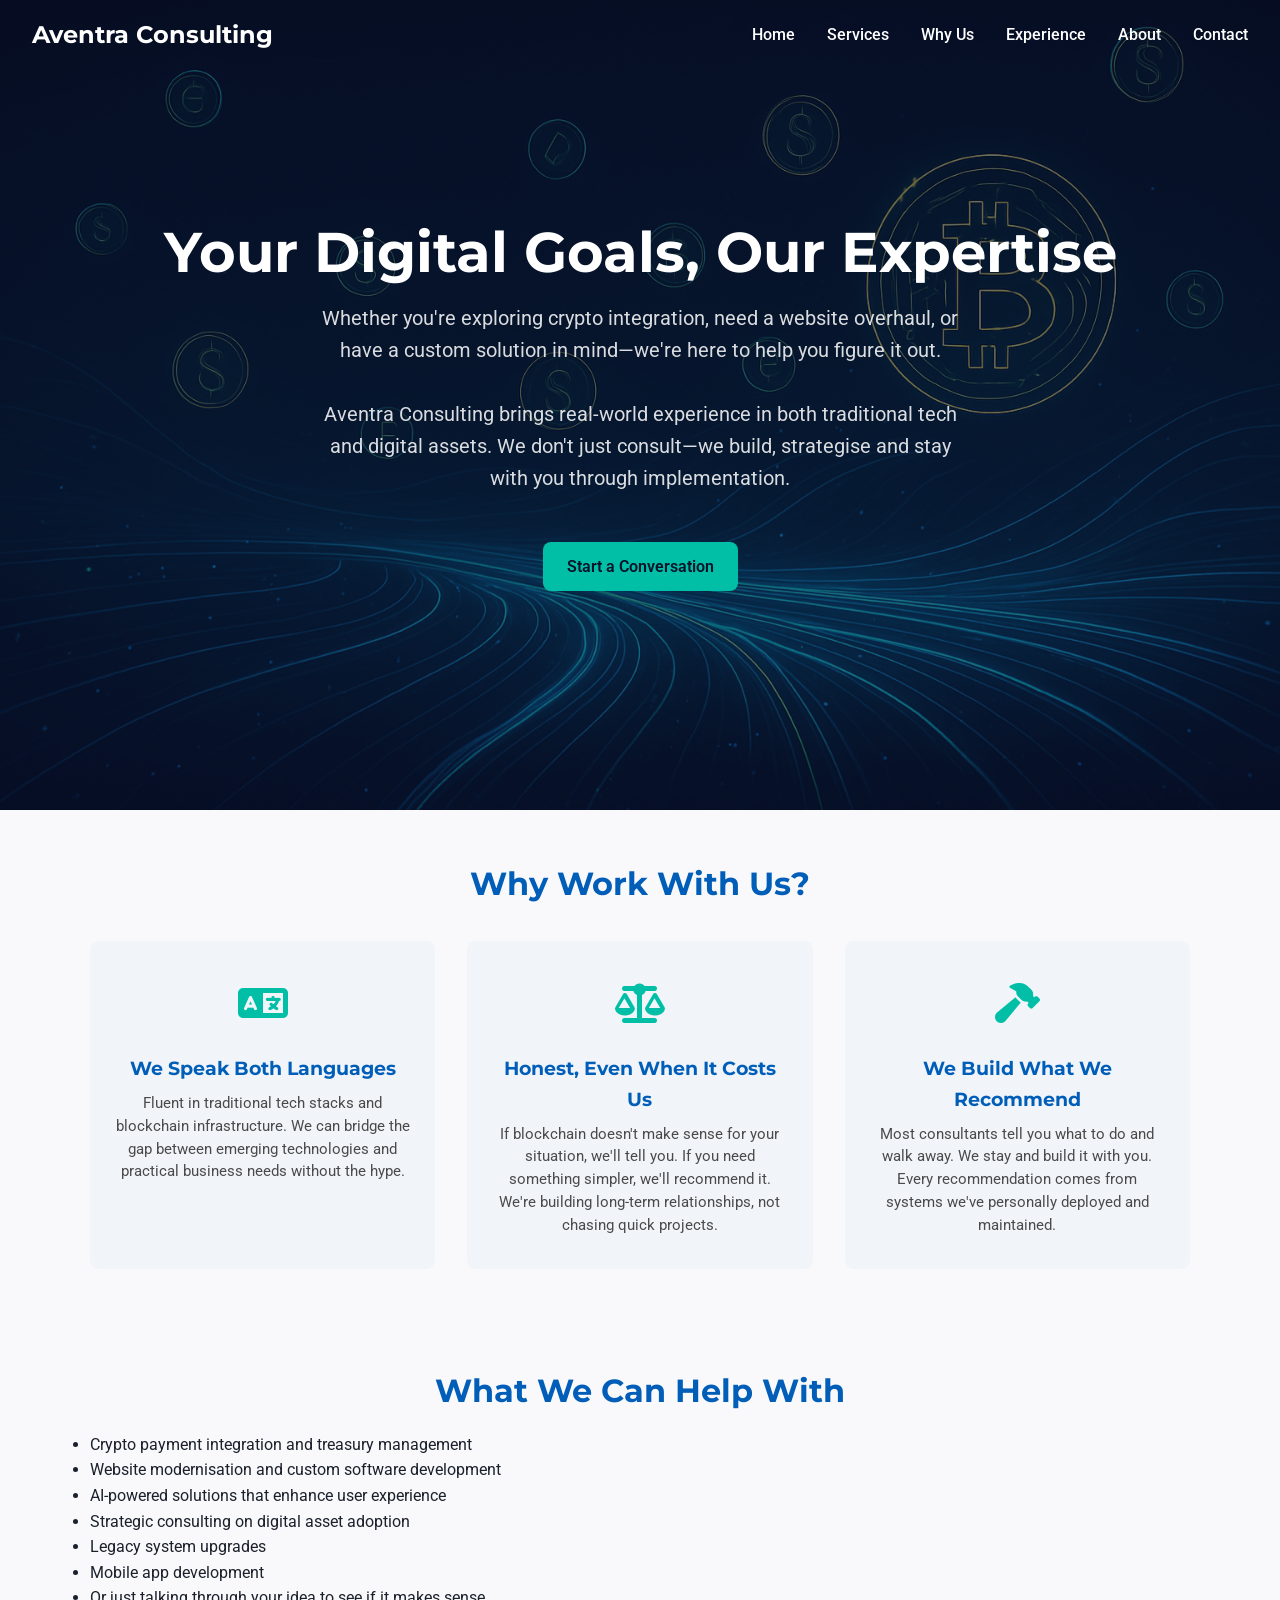
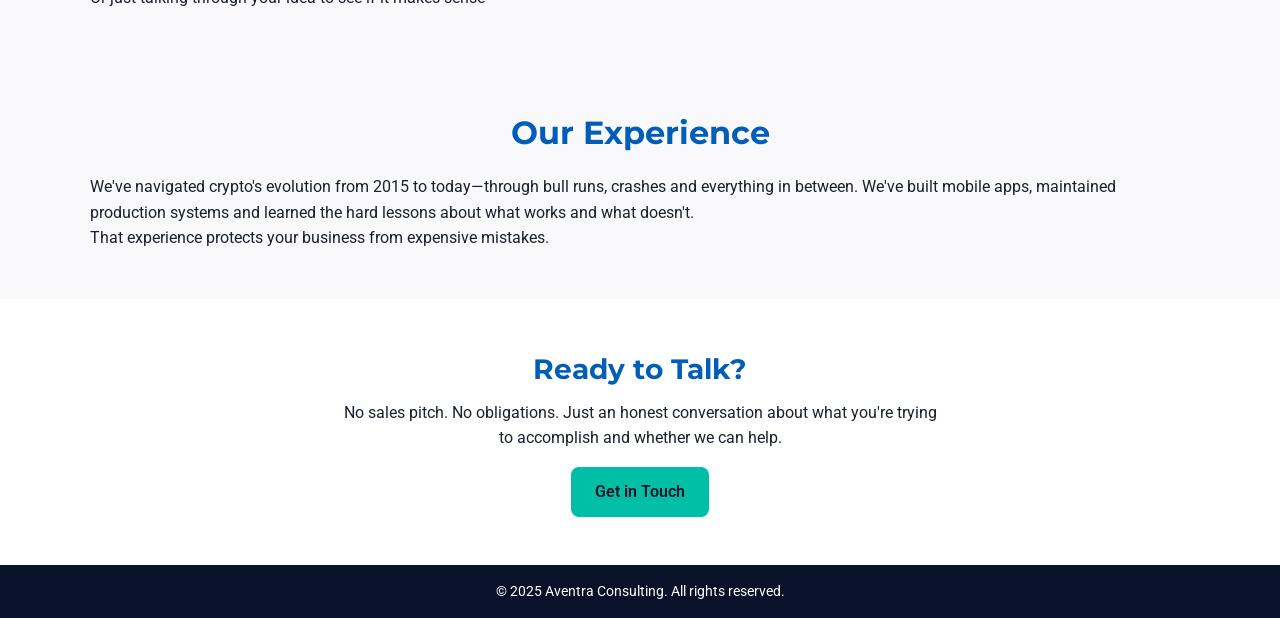
==== commit a535a4ce: "Refresh site content: revise home, services, contact, why-us and about pages with tailored messaging" ====
--- a/index.html
+++ b/index.html
@@ -5,12 +5,12 @@
     <meta name="viewport" content="width=device-width, initial-scale=1.0" />
     <!--
       Home page for Aventra Consulting after major overhaul.
-      This version emphasises our battle‑tested experience and proven track record.
+      This version emphasises bespoke guidance and cross‑discipline expertise.
     -->
-    <title>Aventra Consulting | Battle‑Tested Crypto &amp; Web Consulting</title>
+    <title>Aventra Consulting | Digital Transformation Guides</title>
     <meta
       name="description"
-      content="Battle‑tested crypto veterans who actually build things – Aventra Consulting brings real experience to digital transformation, blockchain consulting and web development."
+      content="Aventra Consulting helps businesses integrate digital assets, modernise websites, build custom software and strategise digital transformation. We bridge Web2 and Web3 with honest, experienced guidance."
     />
     <!-- Google Fonts -->
     <link rel="preconnect" href="https://fonts.googleapis.com" />
@@ -51,91 +51,88 @@
         </button>
       </nav>
       <div class="hero-content">
-        <h1>
-          Digital Transformation by Proven Experts
-        </h1>
+        <h1>Your Digital Goals, Our Expertise</h1>
         <p>
-          Aventra Consulting brings 10+ years of combined blockchain expertise
-          and proven app development experience to modernise your business. We
-          don’t just consult—we build, deploy and maintain systems that
-          actually work.
+          Whether you're exploring crypto integration, need a website overhaul,
+          or have a custom solution in mind—we're here to help you figure it
+          out.
         </p>
-        <a href="contact.html" class="btn-primary">Schedule a Strategy Call</a>
+        <p>
+          Aventra Consulting brings real‑world experience in both traditional
+          tech and digital assets. We don't just consult—we build, strategise
+          and stay with you through implementation.
+        </p>
+        <a href="contact.html" class="btn-primary">Start a Conversation</a>
       </div>
     </header>
 
-    <!-- Why Choose Battle‑Tested Experts -->
-    <section class="section why" id="battle-tested">
+    <!-- Why Work With Us -->
+    <section class="section why" id="why-work">
       <div class="container">
-        <h2>Why Choose Battle‑Tested Experts?</h2>
+        <h2>Why Work With Us?</h2>
         <div class="why-list">
           <div class="why-item">
-            <span class="why-icon" aria-hidden="true"><i class="fa-solid fa-heartbeat"></i></span>
-            <h3>Real‑World Scars</h3>
+            <span class="why-icon" aria-hidden="true"><i class="fa-solid fa-language"></i></span>
+            <h3>We Speak Both Languages</h3>
             <p>
-              We learned crypto the hard way—holding through Mt.&nbsp;Gox,
-              navigating three bull runs and deploying real capital in DeFi
-              protocols. Your business benefits from lessons that cost us real
-              money to learn.
+              Fluent in traditional tech stacks and blockchain infrastructure. We can bridge the gap between emerging technologies and practical business needs without the hype.
             </p>
           </div>
           <div class="why-item">
-            <span class="why-icon" aria-hidden="true"><i class="fa-solid fa-code"></i></span>
-            <h3>Proven Builders</h3>
+            <span class="why-icon" aria-hidden="true"><i class="fa-solid fa-scale-balanced"></i></span>
+            <h3>Honest, Even When It Costs Us</h3>
             <p>
-              4+ apps built and maintained on major app stores. Countless
-              websites deployed and optimised. We write code, not just
-              PowerPoints.
+              If blockchain doesn't make sense for your situation, we'll tell you. If you need something simpler, we'll recommend it. We're building long‑term relationships, not chasing quick projects.
             </p>
           </div>
           <div class="why-item">
-            <span class="why-icon" aria-hidden="true"><i class="fa-solid fa-layer-group"></i></span>
-            <h3>Web2 + Web3 Fluency</h3>
+            <span class="why-icon" aria-hidden="true"><i class="fa-solid fa-hammer"></i></span>
+            <h3>We Build What We Recommend</h3>
             <p>
-              Fluent in both traditional tech stacks and blockchain
-              infrastructure. We speak your language and can bridge the gap to
-              emerging technologies.
+              Most consultants tell you what to do and walk away. We stay and build it with you. Every recommendation comes from systems we've personally deployed and maintained.
             </p>
           </div>
         </div>
       </div>
     </section>
 
-    <!-- Technology deployed in production -->
-    <section class="section social-proof">
+    <!-- What We Can Help With -->
+    <section class="section what-help">
       <div class="container">
-        <h2>Technology We’ve Deployed in Production</h2>
-        <ul class="social-list">
-          <li>
-            <strong>Mobile Apps (iOS &amp; Android)</strong> – 4+ apps currently
-            live
-          </li>
-          <li>
-            <strong>Smart Contract Integration</strong> – Ethereum, XRPL,
-            Flare
-          </li>
-          <li>
-            <strong>Payment Processing</strong> – Traditional&nbsp;+&nbsp;Crypto
-          </li>
-          <li><strong>AI/ML Customer Service Automation</strong></li>
-          <li>
-            <strong>DeFi Protocol Navigation</strong> – Yield farming &amp;
-            liquidity provision
-          </li>
-          <li><strong>Multi‑Signature Custody Solutions</strong></li>
+        <h2>What We Can Help With</h2>
+        <ul class="what-list">
+          <li>Crypto payment integration and treasury management</li>
+          <li>Website modernisation and custom software development</li>
+          <li>AI‑powered solutions that enhance user experience</li>
+          <li>Strategic consulting on digital asset adoption</li>
+          <li>Legacy system upgrades</li>
+          <li>Mobile app development</li>
+          <li>Or just talking through your idea to see if it makes sense</li>
         </ul>
+      </div>
+    </section>
+
+    <!-- Our Experience -->
+    <section class="section experience-summary">
+      <div class="container">
+        <h2>Our Experience</h2>
+        <p>
+          We've navigated crypto's evolution from 2015 to today—through bull runs, crashes and everything in between. We've built mobile apps, maintained production systems and learned the hard lessons about what works and what doesn't.
+        </p>
+        <p>
+          That experience protects your business from expensive mistakes.
+        </p>
       </div>
     </section>
 
     <!-- Call to action -->
     <section class="section call-to-action">
       <div class="container">
-        <h2>Ready to Modernise Your Business?</h2>
+        <h2>Ready to Talk?</h2>
         <p>
-          Schedule a strategy call with us and discover how we can help you
-          navigate digital transformation safely.
+          No sales pitch. No obligations. Just an honest conversation about what you're trying to accomplish and whether we can help.
         </p>
-        <a href="contact.html" class="btn-primary">Book Your Call</a>
+        <a href="contact.html" class="btn-primary">Get in Touch</a>
       </div>
     </section>
 
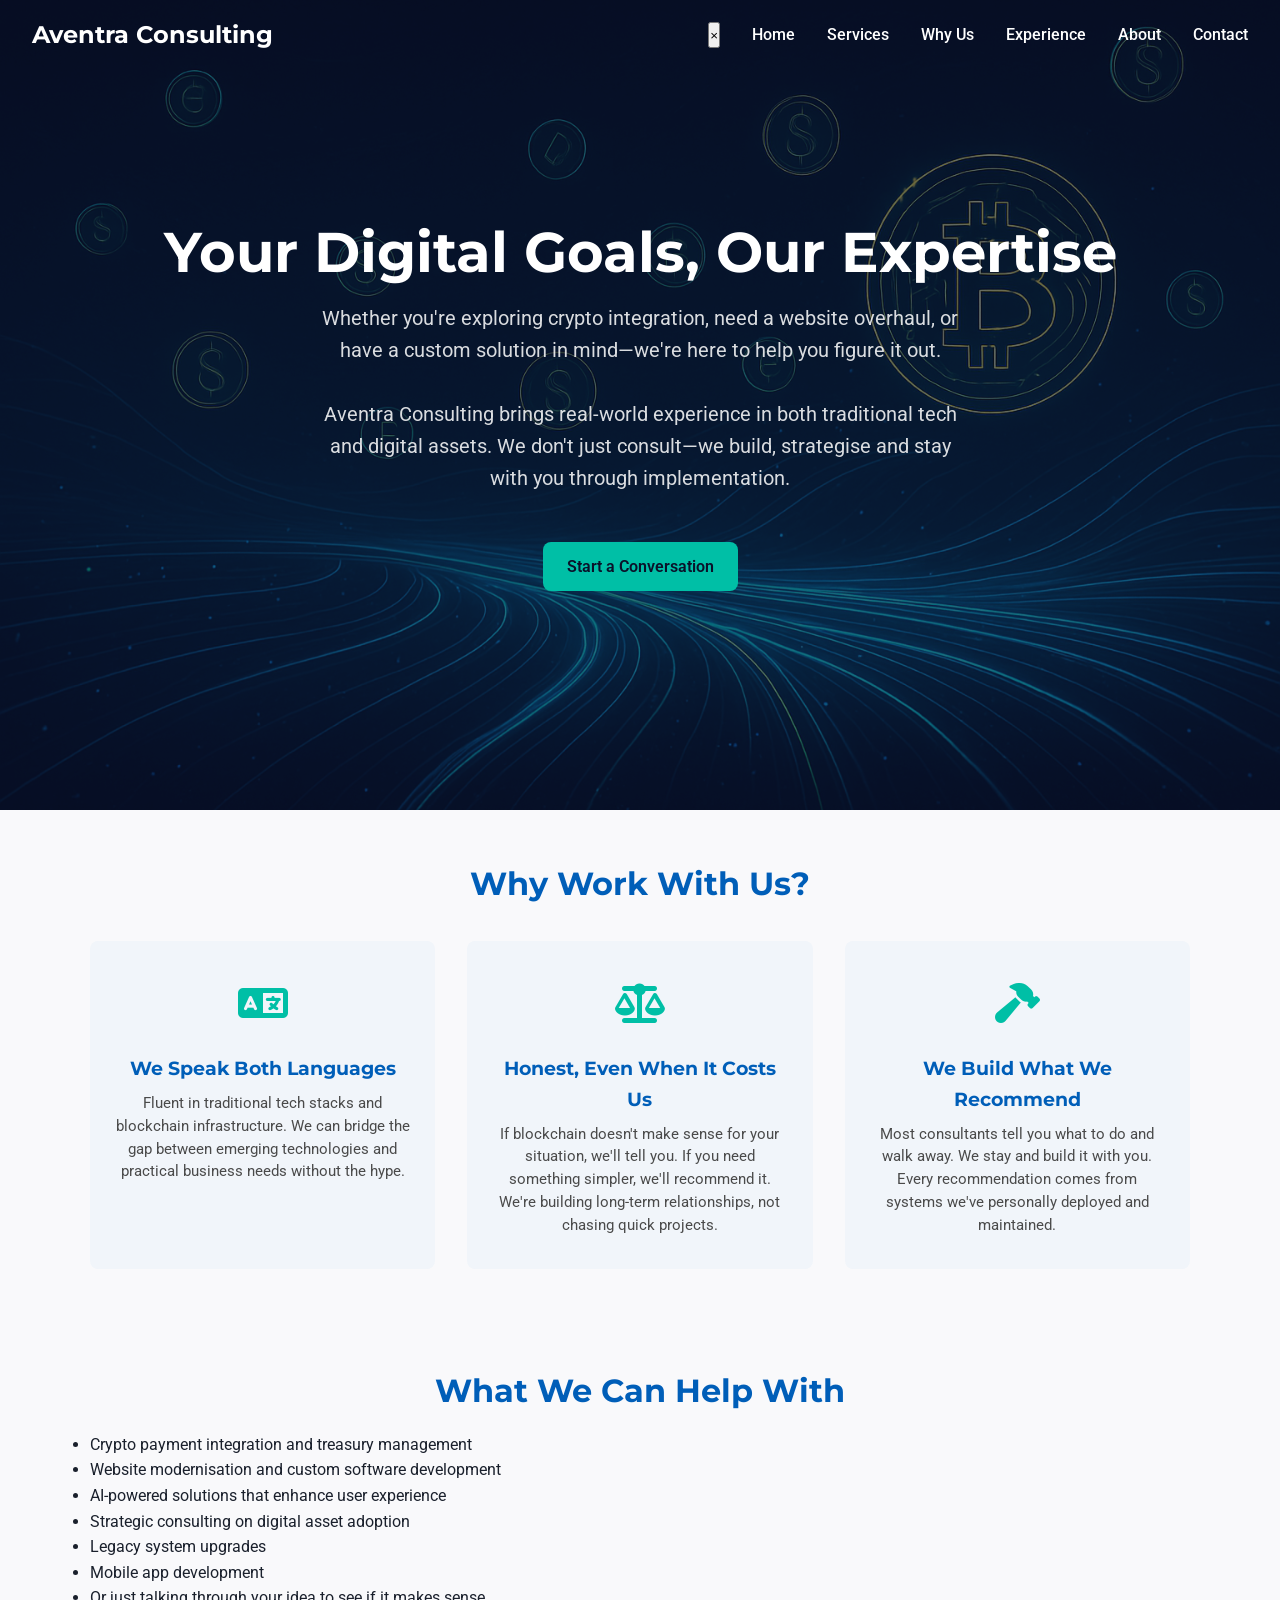
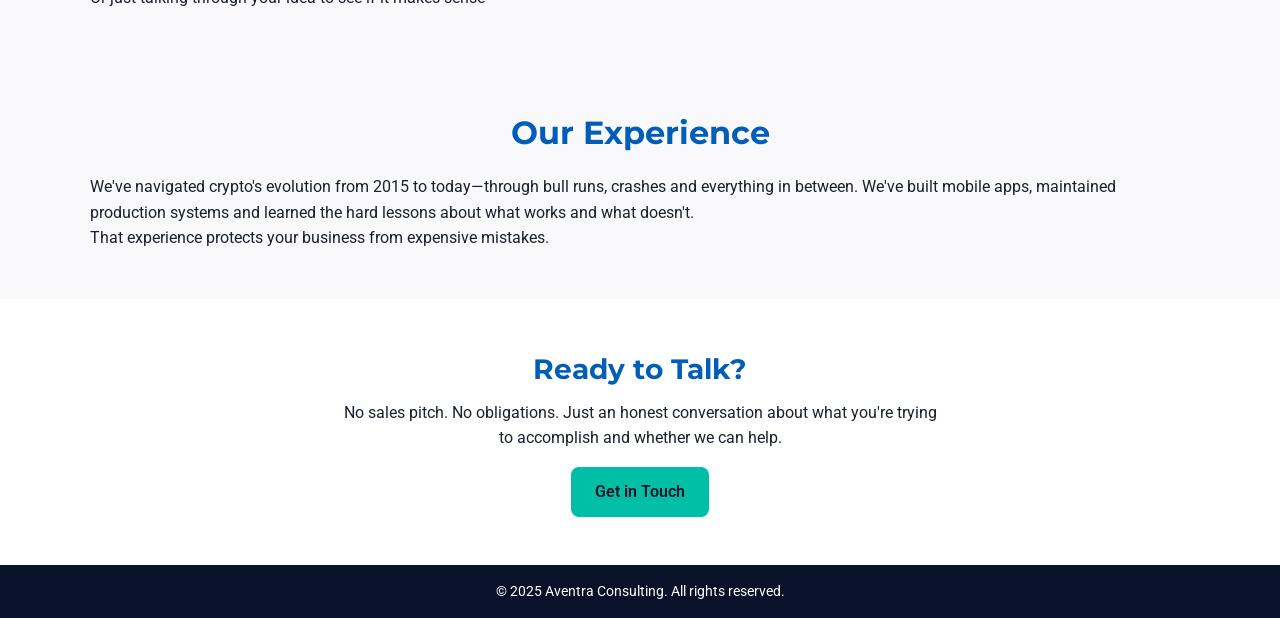
==== commit 8a784c76: "Update index.html" ====
--- a/index.html
+++ b/index.html
@@ -35,21 +35,21 @@
     <header class="hero">
       <div class="overlay"></div>
       <nav class="navbar">
-        <div class="logo">Aventra Consulting</div>
-        <ul class="nav-links">
-          <li><a href="index.html">Home</a></li>
-          <li><a href="services.html">Services</a></li>
-          <li><a href="why-us.html">Why Us</a></li>
-          <li><a href="experience.html">Experience</a></li>
-          <li><a href="about.html">About</a></li>
-          <li><a href="contact.html">Contact</a></li>
-        </ul>
-        <button class="nav-toggle" aria-label="Toggle navigation">
-          <span></span>
-          <span></span>
-          <span></span>
-        </button>
-      </nav>
+  <button class="nav-toggle" aria-label="Toggle navigation">
+    <span></span>
+    <span></span>
+    <span></span>
+  </button>
+  <div class="logo">Aventra Consulting</div>
+  <ul class="nav-links">
+    <li><a href="index.html">Home</a></li>
+    <li><a href="services.html">Services</a></li>
+    <li><a href="why-us.html">Why Us</a></li>
+    <li><a href="experience.html">Experience</a></li>
+    <li><a href="about.html">About</a></li>
+    <li><a href="contact.html">Contact</a></li>
+  </ul>
+</nav>
       <div class="hero-content">
         <h1>Your Digital Goals, Our Expertise</h1>
         <p>
@@ -143,4 +143,4 @@
     <!-- Mobile nav & scroll effect -->
     <script src="script.js"></script>
   </body>
-</html>+</html>
--- a/main.css
+++ b/main.css
@@ -5,12 +5,12 @@
 */
 
 :root {
-  --primary-color: #005eb8; /* deep blue for headings and buttons */
-  --secondary-color: #00bfa6; /* teal accent for buttons and highlights */
-  --dark-bg: #0a122a; /* dark background for the hero section */
-  --light-bg: #f9f9fb; /* light background for content sections */
-  --text-color: #1a202c; /* dark grey for body text on light background */
-  --text-light: #ffffff; /* white text on dark backgrounds */
+  --primary-color: #005eb8;
+  --secondary-color: #00bfa6;
+  --dark-bg: #0a122a;
+  --light-bg: #f9f9fb;
+  --text-color: #1a202c;
+  --text-light: #ffffff;
   --border-radius: 8px;
   --max-width: 1100px;
   --transition: 0.3s ease;
@@ -18,7 +18,6 @@
   --font-body: 'Roboto', sans-serif;
 }
 
-/* Global resets */
 * {
   margin: 0;
   padding: 0;
@@ -42,7 +41,6 @@
   color: inherit;
 }
 
-/* Container keeps content aligned and sets maximum width */
 .container {
   width: 90%;
   max-width: var(--max-width);
@@ -92,7 +90,7 @@
   width: 100%;
   top: 0;
   left: 0;
-  z-index: 100;
+  z-index: 200;
   background: transparent;
   transition: background 0.3s ease;
 }
@@ -148,6 +146,7 @@
   background: transparent;
   border: none;
   cursor: pointer;
+  z-index: 300;
 }
 
 .nav-toggle span {
@@ -158,7 +157,7 @@
   transition: all var(--transition);
 }
 
-/* Hero section with background image */
+/* Hero section */
 .hero {
   position: relative;
   min-height: 90vh;
@@ -178,7 +177,6 @@
   left: 0;
   width: 100%;
   height: 100%;
-  /* A darker overlay over the background image for readability */
   background: rgba(10, 18, 42, 0.6);
   pointer-events: none;
 }
@@ -213,12 +211,10 @@
   text-align: center;
 }
 
-/* Provide space for fixed navbar when scrolling to anchors */
 section {
   scroll-margin-top: 80px;
 }
 
-/* About section */
 .about {
   background: var(--light-bg);
   color: var(--text-color);
@@ -232,7 +228,6 @@
   font-size: 1rem;
 }
 
-/* Services section */
 .services {
   background: #ffffff;
   color: var(--text-color);
@@ -271,7 +266,6 @@
   color: #4a4a4a;
 }
 
-/* Font Awesome icons for services */
 .service-icon {
   font-size: 2.5rem;
   display: block;
@@ -279,7 +273,6 @@
   color: var(--secondary-color);
 }
 
-/* Why section styling */
 .why {
   background: var(--light-bg);
   color: var(--text-color);
@@ -325,7 +318,6 @@
   color: var(--secondary-color);
 }
 
-/* Experience section */
 .experience {
   background: var(--light-bg);
   color: var(--text-color);
@@ -348,7 +340,6 @@
   margin-bottom: 0.5rem;
 }
 
-/* Contact section */
 .contact {
   background: #ffffff;
   color: var(--text-color);
@@ -363,7 +354,6 @@
   margin-right: auto;
 }
 
-/* Footer */
 .footer {
   background: var(--dark-bg);
   color: var(--text-light);
@@ -372,37 +362,124 @@
   font-size: 0.85rem;
 }
 
-/* Responsive Styles */
+/* ============================================
+   MOBILE NAV — LEFT DRAWER + CLOSE BUTTON
+   ============================================ */
 @media (max-width: 768px) {
+  .nav-toggle {
+    display: flex;
+  }
+
+  /* Hamburger LEFT, logo centered */
+  .navbar {
+    display: flex !important;
+    flex-direction: row !important;
+    justify-content: flex-start !important;
+    align-items: center !important;
+    padding: 0.85rem 1rem !important;
+    position: fixed !important;
+  }
+
+  .nav-toggle {
+    display: flex !important;
+    flex-shrink: 0;
+    z-index: 300;
+  }
+
+  .logo {
+    position: absolute !important;
+    left: 50% !important;
+    transform: translateX(-50%) !important;
+    font-size: 1rem !important;
+    white-space: nowrap !important;
+  }
+
+  /* Drawer slides in from the LEFT */
   .nav-links {
     position: fixed;
     top: 0;
-    right: 0;
+    left: 0;
     height: 100vh;
-    width: 70%;
+    width: 75%;
+    max-width: 300px;
     background: var(--dark-bg);
     flex-direction: column;
-    justify-content: center;
-    align-items: center;
-    gap: 2rem;
-    transform: translateX(100%);
+    justify-content: flex-start;   /* links start at top */
+    align-items: flex-start;
+    gap: 0;
+    padding: 0;
+    transform: translateX(-100%);  /* hidden off-screen to the LEFT */
     transition: transform var(--transition);
-  }
+    z-index: 250;
+    overflow-y: auto;
+  }
+
   .nav-links.open {
     transform: translateX(0);
   }
-  .nav-toggle {
+
+  /* Close (×) button at top of drawer */
+  .nav-close {
     display: flex;
-  }
-}
-
-/*
-  Additional components for the overhauled Aventra Consulting site.
-  These styles support new sections such as social proof, call to action,
-  internal page heroes, detailed service descriptions and more.
-*/
-
-/* Social proof section */
+    align-items: center;
+    justify-content: flex-end;
+    width: 100%;
+    padding: 1.25rem 1.25rem 0.75rem;
+    background: transparent;
+    border: none;
+    color: var(--text-light);
+    font-size: 2rem;
+    line-height: 1;
+    cursor: pointer;
+    transition: color var(--transition);
+  }
+
+  .nav-close:hover {
+    color: var(--secondary-color);
+  }
+
+  /* Nav links stacked from top */
+  .nav-links li {
+    width: 100%;
+    border-bottom: 1px solid rgba(255, 255, 255, 0.07);
+  }
+
+  .nav-links li a {
+    display: block;
+    padding: 1rem 1.5rem;
+    font-size: 1.1rem;
+    color: var(--text-light);
+    transition: background var(--transition), color var(--transition);
+  }
+
+  .nav-links li a:hover {
+    background: rgba(255, 255, 255, 0.06);
+    color: var(--secondary-color);
+  }
+
+  .nav-links li a::after {
+    display: none; /* remove underline animation inside drawer */
+  }
+
+  /* Dark overlay behind the drawer */
+  .nav-overlay {
+    display: none;
+    position: fixed;
+    inset: 0;
+    background: rgba(0, 0, 0, 0.55);
+    z-index: 240;
+    transition: opacity var(--transition);
+  }
+
+  .nav-overlay.active {
+    display: block;
+  }
+}
+
+/* ============================================
+   Additional components
+   ============================================ */
+
 .social-proof {
   background: var(--light-bg);
   color: var(--text-color);
@@ -433,7 +510,6 @@
   top: 0.1rem;
 }
 
-/* Call to action section */
 .call-to-action {
   background: #ffffff;
   color: var(--text-color);
@@ -457,7 +533,6 @@
   margin-top: 0;
 }
 
-/* Page hero section for internal pages */
 .page-hero {
   position: relative;
   min-height: 45vh;
@@ -492,7 +567,6 @@
   color: rgba(255, 255, 255, 0.85);
 }
 
-/* Service detail sections */
 .service-detail {
   background: #ffffff;
   color: var(--text-color);
@@ -525,7 +599,6 @@
   margin-bottom: 0.75rem;
 }
 
-/* Skills grid for Why Us page */
 .skills-grid {
   display: grid;
   grid-template-columns: repeat(auto-fit, minmax(260px, 1fr));
@@ -544,7 +617,6 @@
   list-style: disc inside;
 }
 
-/* Ideal clients list */
 .ideal-list {
   list-style: none;
   padding-left: 0;
@@ -573,7 +645,6 @@
   color: #e53e3e;
 }
 
-/* Timeline list for experience page */
 .timeline {
   list-style: none;
   padding-left: 0;
@@ -594,4 +665,4 @@
   position: absolute;
   left: 0;
   top: 0.2rem;
-}+}
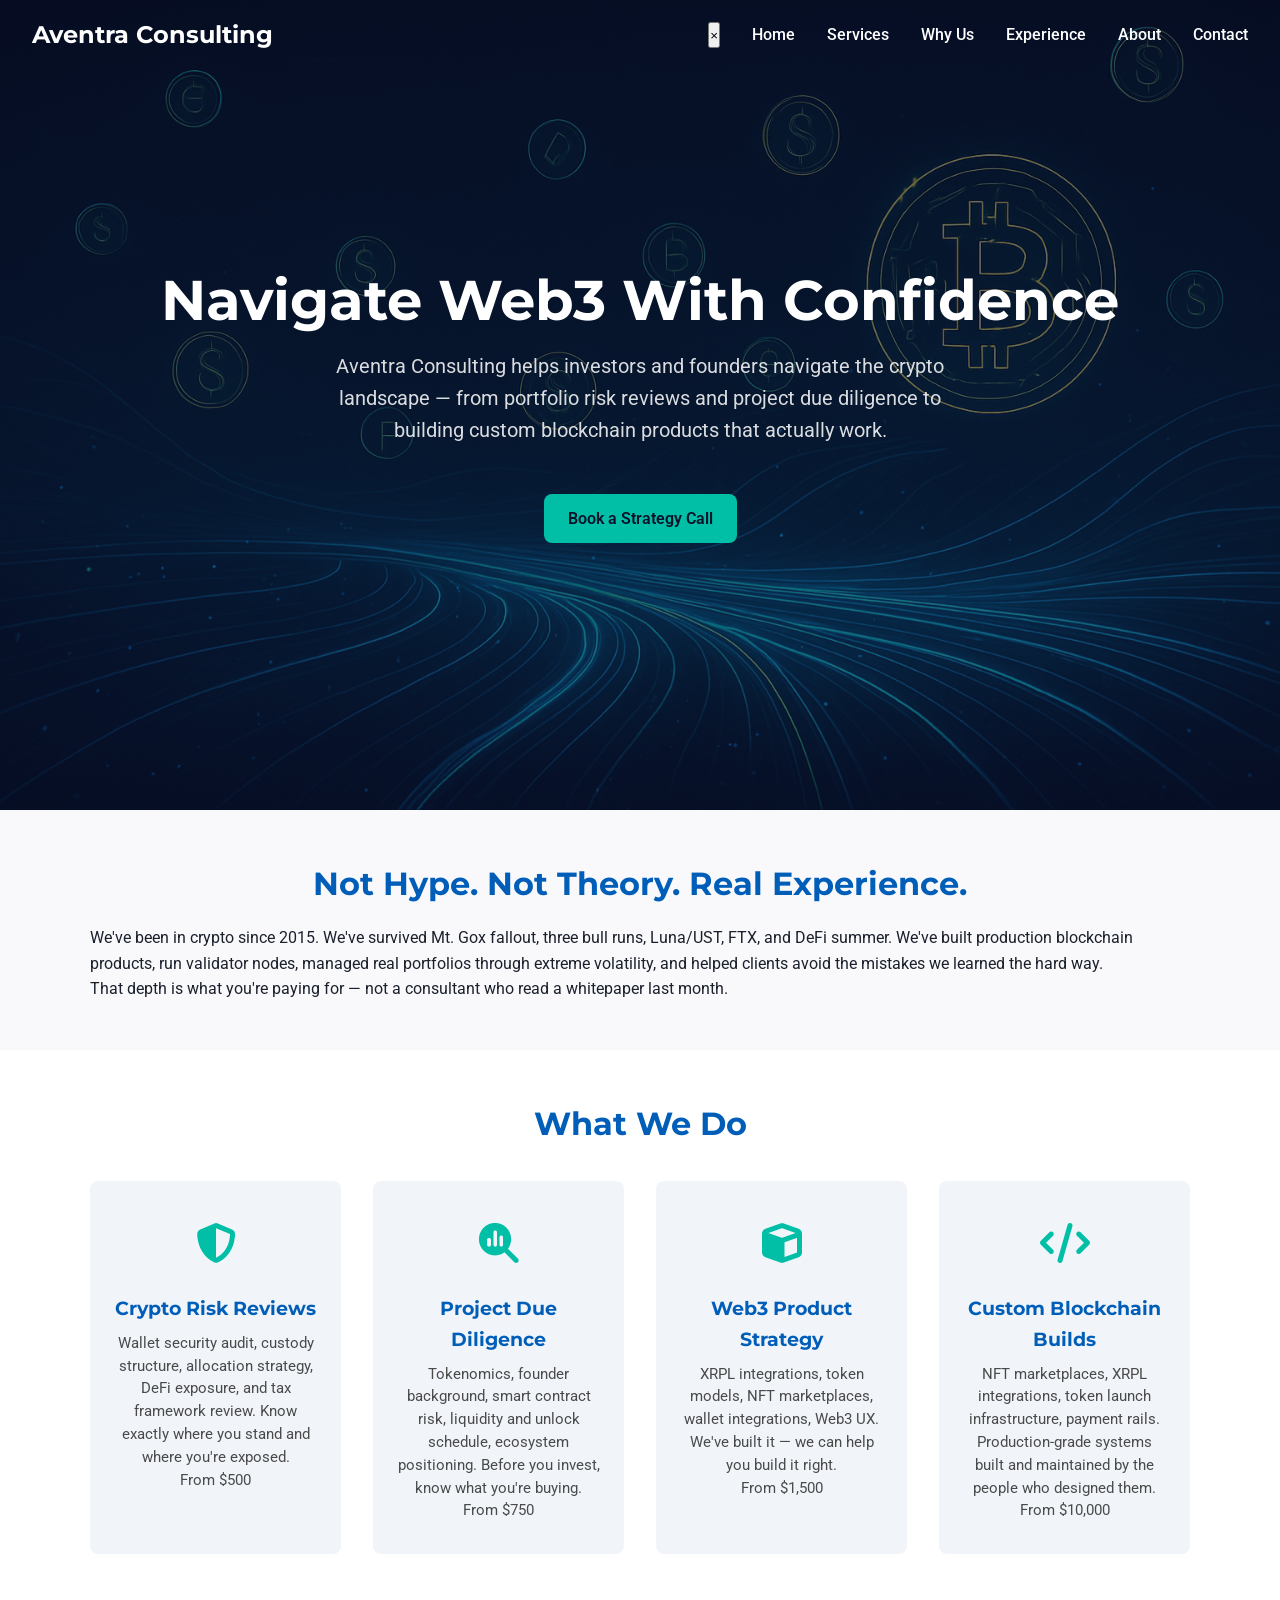
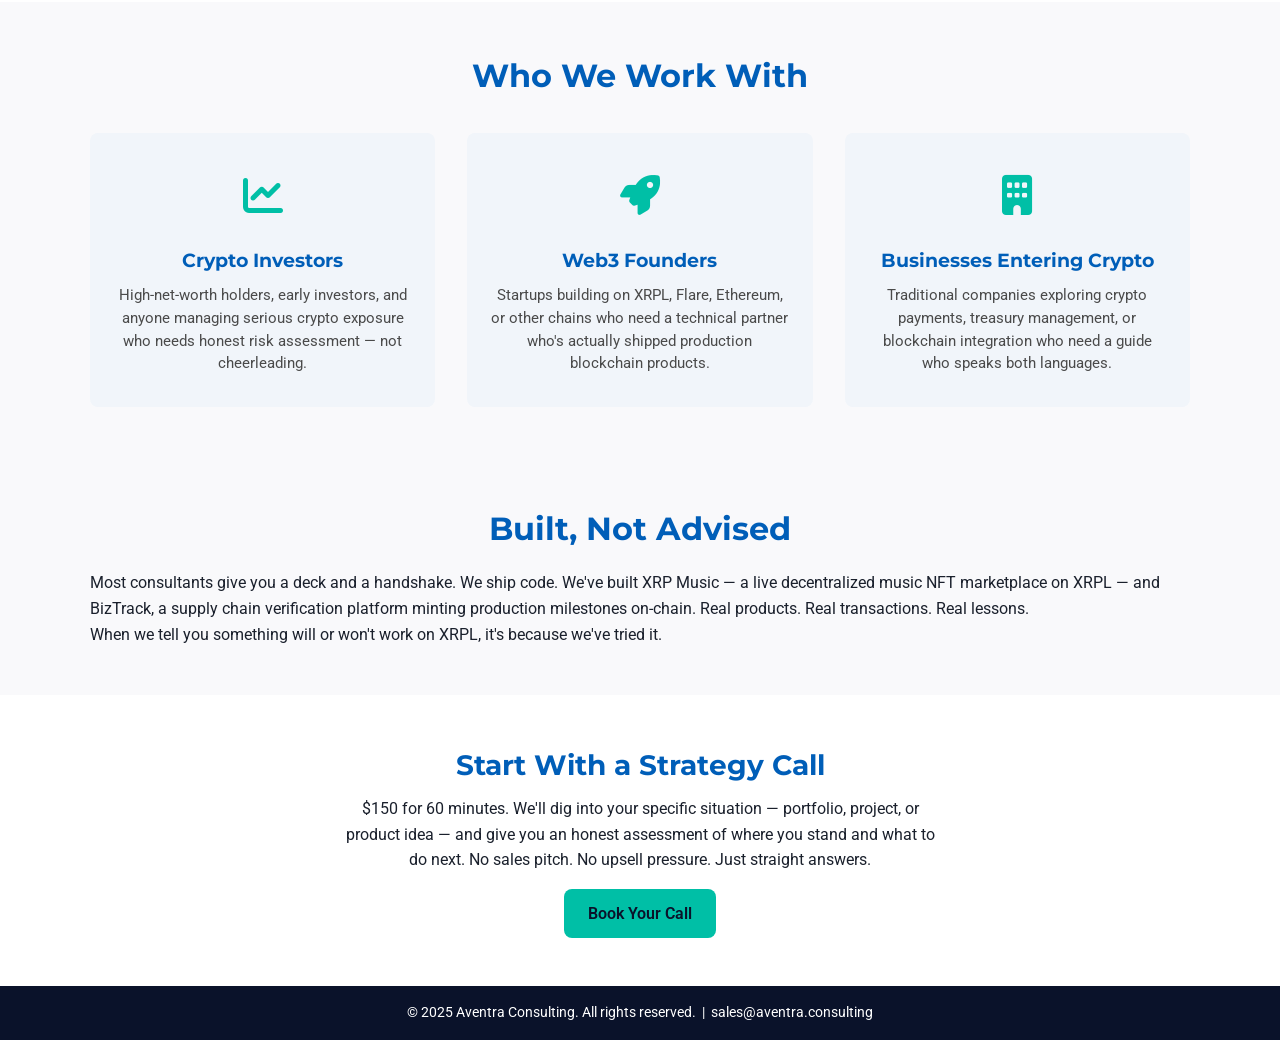
==== commit b15a3f4b: "Update index.html" ====
--- a/index.html
+++ b/index.html
@@ -3,144 +3,148 @@
   <head>
     <meta charset="UTF-8" />
     <meta name="viewport" content="width=device-width, initial-scale=1.0" />
-    <!--
-      Home page for Aventra Consulting after major overhaul.
-      This version emphasises bespoke guidance and cross‑discipline expertise.
-    -->
-    <title>Aventra Consulting | Digital Transformation Guides</title>
-    <meta
-      name="description"
-      content="Aventra Consulting helps businesses integrate digital assets, modernise websites, build custom software and strategise digital transformation. We bridge Web2 and Web3 with honest, experienced guidance."
-    />
-    <!-- Google Fonts -->
+    <title>Aventra Consulting | Web3 Strategy, Crypto Risk & Blockchain Development</title>
+    <meta name="description" content="Aventra Consulting helps investors and founders navigate Web3. Crypto portfolio risk reviews, ecosystem research, and custom blockchain product development." />
     <link rel="preconnect" href="https://fonts.googleapis.com" />
     <link rel="preconnect" href="https://fonts.gstatic.com" crossorigin />
-    <link
-      href="https://fonts.googleapis.com/css2?family=Montserrat:wght@400;600;700&family=Roboto:wght@300;400;500&display=swap"
-      rel="stylesheet"
-    />
-    <!-- Font Awesome for icons -->
-    <link
-      rel="stylesheet"
-      href="https://cdnjs.cloudflare.com/ajax/libs/font-awesome/6.5.0/css/all.min.css"
-      integrity="sha512-V3H5Dbw3ZZaR0ilHsnqHZODeFL0+tb9Z1m9TZ3Y4eF0N2LBAYNF/z5it0OS8nM2qS1f4mxb9kDyvRb5E7Vu1TA=="
-      crossorigin="anonymous"
-      referrerpolicy="no-referrer"
-    />
-    <!-- Custom styles -->
+    <link href="https://fonts.googleapis.com/css2?family=Montserrat:wght@400;600;700&family=Roboto:wght@300;400;500&display=swap" rel="stylesheet" />
+    <link rel="stylesheet" href="https://cdnjs.cloudflare.com/ajax/libs/font-awesome/6.5.0/css/all.min.css" integrity="sha512-V3H5Dbw3ZZaR0ilHsnqHZODeFL0+tb9Z1m9TZ3Y4eF0N2LBAYNF/z5it0OS8nM2qS1f4mxb9kDyvRb5E7Vu1TA==" crossorigin="anonymous" referrerpolicy="no-referrer" />
     <link rel="stylesheet" href="main.css" />
   </head>
   <body>
-    <!-- Hero section with new messaging -->
     <header class="hero">
       <div class="overlay"></div>
       <nav class="navbar">
-  <button class="nav-toggle" aria-label="Toggle navigation">
-    <span></span>
-    <span></span>
-    <span></span>
-  </button>
-  <div class="logo">Aventra Consulting</div>
-  <ul class="nav-links">
-    <li><a href="index.html">Home</a></li>
-    <li><a href="services.html">Services</a></li>
-    <li><a href="why-us.html">Why Us</a></li>
-    <li><a href="experience.html">Experience</a></li>
-    <li><a href="about.html">About</a></li>
-    <li><a href="contact.html">Contact</a></li>
-  </ul>
-</nav>
+        <button class="nav-toggle" aria-label="Toggle navigation">
+          <span></span><span></span><span></span>
+        </button>
+        <div class="logo">Aventra Consulting</div>
+        <ul class="nav-links">
+          <li><a href="index.html">Home</a></li>
+          <li><a href="services.html">Services</a></li>
+          <li><a href="why-us.html">Why Us</a></li>
+          <li><a href="experience.html">Experience</a></li>
+          <li><a href="about.html">About</a></li>
+          <li><a href="contact.html">Contact</a></li>
+        </ul>
+      </nav>
       <div class="hero-content">
-        <h1>Your Digital Goals, Our Expertise</h1>
+        <h1>Navigate Web3 With Confidence</h1>
         <p>
-          Whether you're exploring crypto integration, need a website overhaul,
-          or have a custom solution in mind—we're here to help you figure it
-          out.
+          Aventra Consulting helps investors and founders navigate the crypto landscape —
+          from portfolio risk reviews and project due diligence to building custom
+          blockchain products that actually work.
         </p>
-        <p>
-          Aventra Consulting brings real‑world experience in both traditional
-          tech and digital assets. We don't just consult—we build, strategise
-          and stay with you through implementation.
-        </p>
-        <a href="contact.html" class="btn-primary">Start a Conversation</a>
+        <a href="contact.html" class="btn-primary">Book a Strategy Call</a>
       </div>
     </header>
 
-    <!-- Why Work With Us -->
-    <section class="section why" id="why-work">
+    <!-- Positioning statement -->
+    <section class="section positioning">
       <div class="container">
-        <h2>Why Work With Us?</h2>
-        <div class="why-list">
-          <div class="why-item">
-            <span class="why-icon" aria-hidden="true"><i class="fa-solid fa-language"></i></span>
-            <h3>We Speak Both Languages</h3>
-            <p>
-              Fluent in traditional tech stacks and blockchain infrastructure. We can bridge the gap between emerging technologies and practical business needs without the hype.
-            </p>
+        <h2>Not Hype. Not Theory. Real Experience.</h2>
+        <p>
+          We've been in crypto since 2015. We've survived Mt. Gox fallout, three bull runs,
+          Luna/UST, FTX, and DeFi summer. We've built production blockchain products,
+          run validator nodes, managed real portfolios through extreme volatility, and
+          helped clients avoid the mistakes we learned the hard way.
+        </p>
+        <p>
+          That depth is what you're paying for — not a consultant who read a whitepaper last month.
+        </p>
+      </div>
+    </section>
+
+    <!-- Services -->
+    <section class="section services" id="services">
+      <div class="container">
+        <h2>What We Do</h2>
+        <div class="service-list">
+          <div class="service-item">
+            <span class="service-icon"><i class="fa-solid fa-shield-halved"></i></span>
+            <h3>Crypto Risk Reviews</h3>
+            <p>Wallet security audit, custody structure, allocation strategy, DeFi exposure, and tax framework review. Know exactly where you stand and where you're exposed.</p>
+            <p class="price-tag">From $500</p>
           </div>
-          <div class="why-item">
-            <span class="why-icon" aria-hidden="true"><i class="fa-solid fa-scale-balanced"></i></span>
-            <h3>Honest, Even When It Costs Us</h3>
-            <p>
-              If blockchain doesn't make sense for your situation, we'll tell you. If you need something simpler, we'll recommend it. We're building long‑term relationships, not chasing quick projects.
-            </p>
+          <div class="service-item">
+            <span class="service-icon"><i class="fa-solid fa-magnifying-glass-chart"></i></span>
+            <h3>Project Due Diligence</h3>
+            <p>Tokenomics, founder background, smart contract risk, liquidity and unlock schedule, ecosystem positioning. Before you invest, know what you're buying.</p>
+            <p class="price-tag">From $750</p>
           </div>
-          <div class="why-item">
-            <span class="why-icon" aria-hidden="true"><i class="fa-solid fa-hammer"></i></span>
-            <h3>We Build What We Recommend</h3>
-            <p>
-              Most consultants tell you what to do and walk away. We stay and build it with you. Every recommendation comes from systems we've personally deployed and maintained.
-            </p>
+          <div class="service-item">
+            <span class="service-icon"><i class="fa-solid fa-cube"></i></span>
+            <h3>Web3 Product Strategy</h3>
+            <p>XRPL integrations, token models, NFT marketplaces, wallet integrations, Web3 UX. We've built it — we can help you build it right.</p>
+            <p class="price-tag">From $1,500</p>
+          </div>
+          <div class="service-item">
+            <span class="service-icon"><i class="fa-solid fa-code"></i></span>
+            <h3>Custom Blockchain Builds</h3>
+            <p>NFT marketplaces, XRPL integrations, token launch infrastructure, payment rails. Production-grade systems built and maintained by the people who designed them.</p>
+            <p class="price-tag">From $10,000</p>
           </div>
         </div>
       </div>
     </section>
 
-    <!-- What We Can Help With -->
-    <section class="section what-help">
+    <!-- Who we help -->
+    <section class="section who-we-help">
       <div class="container">
-        <h2>What We Can Help With</h2>
-        <ul class="what-list">
-          <li>Crypto payment integration and treasury management</li>
-          <li>Website modernisation and custom software development</li>
-          <li>AI‑powered solutions that enhance user experience</li>
-          <li>Strategic consulting on digital asset adoption</li>
-          <li>Legacy system upgrades</li>
-          <li>Mobile app development</li>
-          <li>Or just talking through your idea to see if it makes sense</li>
-        </ul>
+        <h2>Who We Work With</h2>
+        <div class="why-list">
+          <div class="why-item">
+            <span class="why-icon"><i class="fa-solid fa-chart-line"></i></span>
+            <h3>Crypto Investors</h3>
+            <p>High-net-worth holders, early investors, and anyone managing serious crypto exposure who needs honest risk assessment — not cheerleading.</p>
+          </div>
+          <div class="why-item">
+            <span class="why-icon"><i class="fa-solid fa-rocket"></i></span>
+            <h3>Web3 Founders</h3>
+            <p>Startups building on XRPL, Flare, Ethereum, or other chains who need a technical partner who's actually shipped production blockchain products.</p>
+          </div>
+          <div class="why-item">
+            <span class="why-icon"><i class="fa-solid fa-building"></i></span>
+            <h3>Businesses Entering Crypto</h3>
+            <p>Traditional companies exploring crypto payments, treasury management, or blockchain integration who need a guide who speaks both languages.</p>
+          </div>
+        </div>
       </div>
     </section>
 
-    <!-- Our Experience -->
-    <section class="section experience-summary">
+    <!-- Proof -->
+    <section class="section proof">
       <div class="container">
-        <h2>Our Experience</h2>
+        <h2>Built, Not Advised</h2>
         <p>
-          We've navigated crypto's evolution from 2015 to today—through bull runs, crashes and everything in between. We've built mobile apps, maintained production systems and learned the hard lessons about what works and what doesn't.
+          Most consultants give you a deck and a handshake. We ship code. We've built
+          XRP Music — a live decentralized music NFT marketplace on XRPL — and BizTrack,
+          a supply chain verification platform minting production milestones on-chain.
+          Real products. Real transactions. Real lessons.
         </p>
         <p>
-          That experience protects your business from expensive mistakes.
+          When we tell you something will or won't work on XRPL, it's because we've tried it.
         </p>
       </div>
     </section>
 
-    <!-- Call to action -->
+    <!-- CTA -->
     <section class="section call-to-action">
       <div class="container">
-        <h2>Ready to Talk?</h2>
+        <h2>Start With a Strategy Call</h2>
         <p>
-          No sales pitch. No obligations. Just an honest conversation about what you're trying to accomplish and whether we can help.
+          $150 for 60 minutes. We'll dig into your specific situation — portfolio, project, or product idea —
+          and give you an honest assessment of where you stand and what to do next.
+          No sales pitch. No upsell pressure. Just straight answers.
         </p>
-        <a href="contact.html" class="btn-primary">Get in Touch</a>
+        <a href="contact.html" class="btn-primary">Book Your Call</a>
       </div>
     </section>
 
     <footer class="footer">
-      <p>&copy; 2025 Aventra Consulting. All rights reserved.</p>
+      <p>&copy; 2025 Aventra Consulting. All rights reserved. &nbsp;|&nbsp; <a href="mailto:sales@aventra.consulting">sales@aventra.consulting</a></p>
     </footer>
 
-    <!-- Mobile nav & scroll effect -->
     <script src="script.js"></script>
   </body>
 </html>
